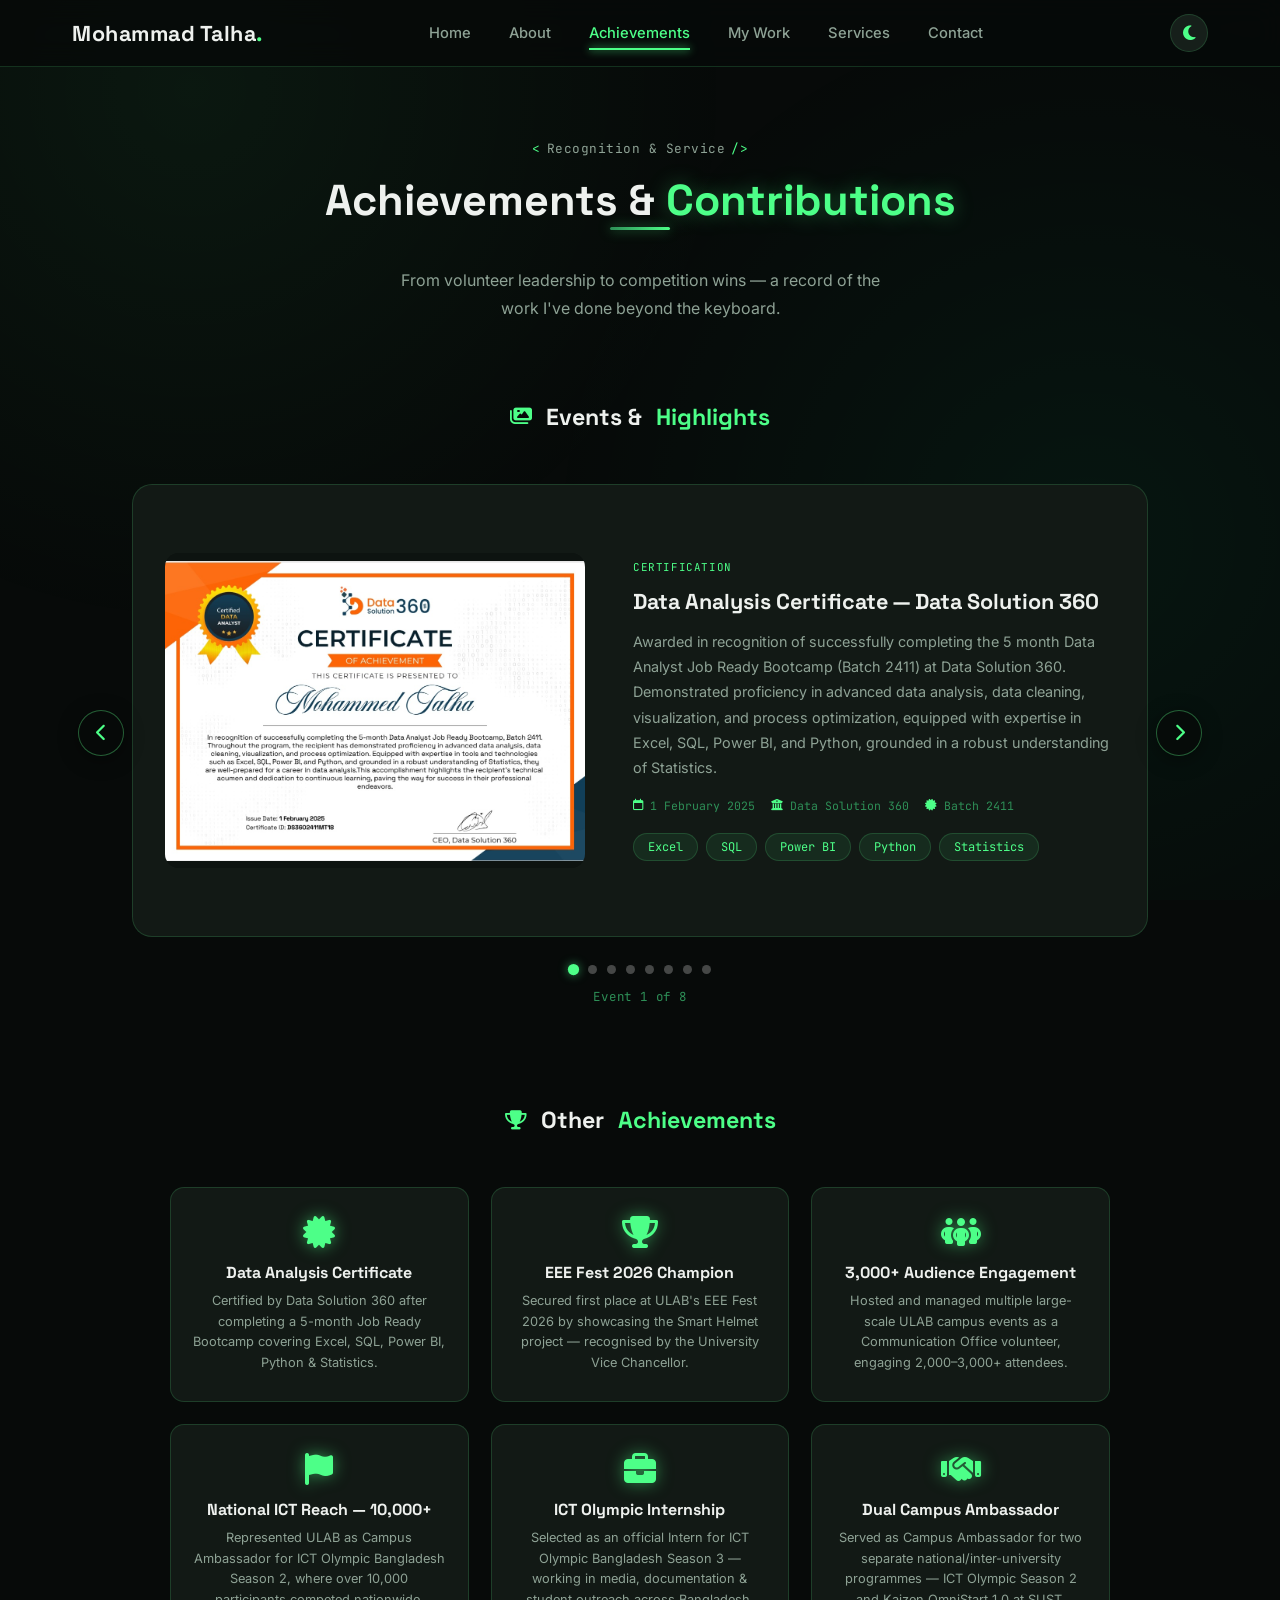
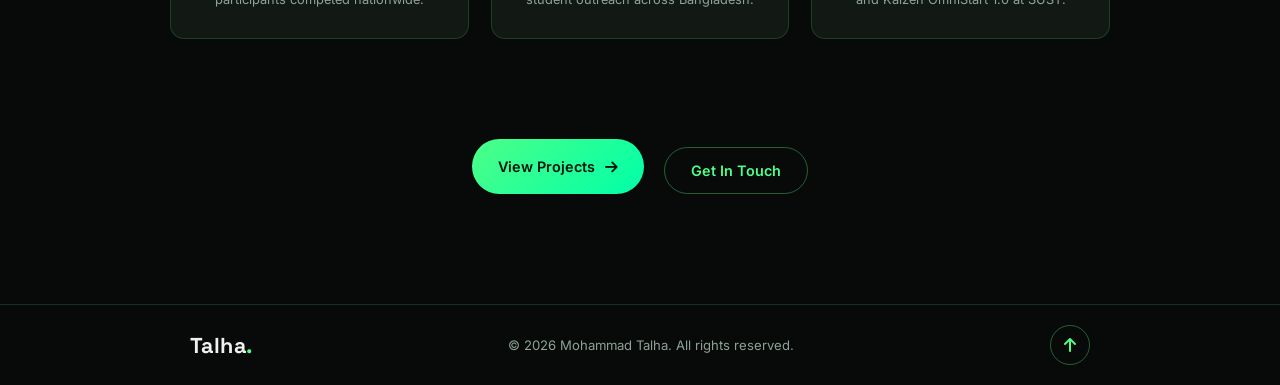
==== achievements.html @ 7b289975 "Initial commit: Portfolio website" ====
<!DOCTYPE html>
<html lang="en">

<head>
  <meta charset="UTF-8">
  <meta name="viewport" content="width=device-width, initial-scale=1.0">
  <title>Achievements — Mohammad Talha</title>
  <meta name="description" content="Achievements, volunteer experience, and event gallery by Mohammad Talha.">
  <link rel="preconnect" href="https://fonts.googleapis.com">
  <link
    href="https://fonts.googleapis.com/css2?family=Space+Grotesk:wght@400;500;600;700&family=Inter:wght@400;500;600&family=JetBrains+Mono:wght@400;500&display=swap"
    rel="stylesheet">
  <link rel="stylesheet" href="https://cdnjs.cloudflare.com/ajax/libs/font-awesome/6.5.1/css/all.min.css">
  <link rel="stylesheet" href="style.css">
  <link rel="stylesheet" href="transition.css">
  <script>
    if (localStorage.getItem('theme') === 'light') {
      document.documentElement.classList.add('light-mode');
    }
  </script>
  <style>
    /* ── Page ── */
    .achievements-page {
      padding-top: 140px;
      padding-bottom: 110px;
    }

    /* ── Page header ── */
    .achieve-header {
      text-align: center;
      max-width: 700px;
      margin: 0 auto 80px;
    }

    .achieve-header .eyebrow {
      display: flex;
      justify-content: center;
      gap: 6px;
      margin-bottom: 18px;
    }

    .achieve-header .section-title {
      margin: 0 auto 0;
    }

    .achieve-header .section-desc {
      margin: 0 auto;
      text-align: center;
    }

    .neon-divider {
      width: 60px;
      height: 3px;
      background: linear-gradient(90deg, var(--neon-dim), var(--neon));
      border-radius: 4px;
      margin: 0 auto 36px;
      box-shadow: 0 0 12px rgba(77, 255, 136, .5);
    }

    /* ── Block title ── */
    .achieve-block {
      margin-bottom: 100px;
    }

    .achieve-block-title {
      font-family: var(--font-display);
      font-size: 1.45rem;
      font-weight: 700;
      text-align: center;
      margin-bottom: 52px;
      display: flex;
      align-items: center;
      justify-content: center;
      gap: 14px;
    }

    .achieve-block-title i {
      color: var(--neon);
      font-size: 1.2rem;
    }

    .achieve-block-title span {
      color: var(--neon);
    }

    /* ════════════════════════════════════════
   EVENT GALLERY  (image-left + info-right)
════════════════════════════════════════ */
    .event-list {
      display: flex;
      flex-direction: row;
      gap: 0;
      width: 100%;
      transition: transform .55s cubic-bezier(.22, 1, .36, 1);
    }

    .event-entry {
      display: grid;
      grid-template-columns: 420px 1fr;
      gap: 48px;
      align-items: center;
      background: var(--surface);
      border: 1px solid var(--border);
      border-radius: 20px;
      padding: 32px;
      transition: border-color .4s ease, box-shadow .4s ease;
      position: relative;
      overflow: hidden;
      min-width: 100%;
      box-sizing: border-box;
    }

    /* ── Events Outer Slider ── */
    .events-slider-container {
      position: relative;
      max-width: 1200px;
      margin: 0 auto;
      padding: 0 60px;
    }

    .events-slider-wrapper {
      overflow: hidden;
      width: 100%;
      max-width: 1080px;
      margin: 0 auto;
      padding: 24px 0;
      margin-top: -24px;
      margin-bottom: -24px;
    }

    .events-slider-arrow {
      position: absolute;
      top: 50%;
      transform: translateY(-50%);
      width: 46px;
      height: 46px;
      border-radius: 50%;
      background: rgba(7, 10, 9, 0.75);
      border: 1px solid var(--border-strong);
      color: var(--neon);
      display: flex;
      align-items: center;
      justify-content: center;
      font-size: 1.1rem;
      cursor: pointer;
      z-index: 15;
      transition: all 0.3s cubic-bezier(0.25, 0.8, 0.25, 1);
      backdrop-filter: blur(8px);
      box-shadow: 0 4px 20px rgba(0, 0, 0, 0.4);
    }

    .events-slider-arrow:hover {
      background: var(--neon);
      color: #04150b;
      transform: translateY(-50%) scale(1.1);
      box-shadow: 0 0 15px var(--neon-dim);
      border-color: var(--neon);
    }

    .events-slider-arrow.prev {
      left: 6px;
    }

    .events-slider-arrow.next {
      right: 6px;
    }

    .events-slider-dots {
      display: flex;
      justify-content: center;
      gap: 10px;
      margin-top: 28px;
    }

    .events-slider-dot {
      width: 9px;
      height: 9px;
      border-radius: 50%;
      background: rgba(255, 255, 255, 0.25);
      border: none;
      cursor: pointer;
      transition: all 0.3s ease;
    }

    .events-slider-dot.active {
      background: var(--neon);
      transform: scale(1.25);
      box-shadow: 0 0 8px var(--neon-dim);
    }

    .events-slider-counter {
      text-align: center;
      font-family: var(--font-mono);
      font-size: 0.78rem;
      color: var(--neon-dim);
      margin-top: 14px;
      letter-spacing: 0.8px;
    }

    .event-entry::before {
      content: '';
      position: absolute;
      top: 0;
      left: 0;
      right: 0;
      height: 2px;
      background: linear-gradient(90deg, var(--neon-dim), var(--neon), var(--neon-2));
      opacity: 0;
      transition: opacity .4s ease;
    }

    .event-entry:hover {
      border-color: var(--border-strong);
      box-shadow: 0 20px 60px rgba(0, 0, 0, .5);
    }

    .event-entry:hover::before {
      opacity: 1;
    }

    /* ── Image carousel side ── */
    .event-gallery {
      position: relative;
      border-radius: 14px;
      overflow: hidden;
      aspect-ratio: 4/3;
      background: var(--bg-soft);
      flex-shrink: 0;
    }

    .gallery-track {
      display: flex;
      height: 100%;
      transition: transform .45s cubic-bezier(.22, 1, .36, 1);
    }

    .gallery-slide {
      min-width: 100%;
      height: 100%;
      position: relative;
      /* matches the gallery container so bars are invisible in dark mode */
      background: var(--bg-soft);
      display: flex;
      align-items: center;
      justify-content: center;
    }

    /* light-mode letterbox colour */
    :root.light-mode .gallery-slide {
      background: #ffffff;
    }

    .gallery-slide img {
      width: 100%;
      height: 100%;
      object-fit: contain;
      display: block;
    }

    /* placeholder when no image provided */
    .gallery-slide .no-img {
      width: 100%;
      height: 100%;
      display: flex;
      align-items: center;
      justify-content: center;
      background: var(--surface-2);
      color: var(--muted-2);
      font-size: 3rem;
    }

    /* arrow buttons */
    .gallery-arrow {
      position: absolute;
      top: 50%;
      transform: translateY(-50%);
      width: 38px;
      height: 38px;
      border-radius: 50%;
      background: transparent;
      border: 1px solid rgba(77, 255, 136, 0.4);
      color: var(--neon);
      display: flex;
      align-items: center;
      justify-content: center;
      font-size: .85rem;
      cursor: pointer;
      z-index: 5;
      transition: background .25s ease, border-color .25s ease, transform .25s ease;
      backdrop-filter: none;
    }

    .gallery-arrow:hover {
      background: rgba(77, 255, 136, 0.15);
      border-color: var(--neon);
      color: var(--neon);
      transform: translateY(-50%) scale(1.1);
    }

    /* keep transparent in light mode too */
    :root.light-mode .gallery-arrow {
      background: transparent;
      border-color: rgba(77, 255, 136, 0.5);
    }

    :root.light-mode .gallery-arrow:hover {
      background: rgba(77, 255, 136, 0.15);
    }

    .gallery-arrow.prev {
      left: 10px;
    }

    .gallery-arrow.next {
      right: 10px;
    }

    /* dot indicators */
    .gallery-dots {
      position: absolute;
      bottom: 10px;
      left: 0;
      right: 0;
      display: flex;
      justify-content: center;
      gap: 6px;
    }

    .gallery-dot {
      width: 7px;
      height: 7px;
      border-radius: 50%;
      background: rgba(255, 255, 255, .3);
      cursor: pointer;
      transition: background .25s ease, transform .25s ease;
    }

    .gallery-dot.active {
      background: var(--neon);
      transform: scale(1.3);
    }

    /* image counter badge */
    .gallery-counter {
      position: absolute;
      top: 10px;
      right: 10px;
      background: rgba(7, 10, 9, .75);
      border: 1px solid var(--border);
      border-radius: 20px;
      padding: 3px 10px;
      font-family: var(--font-mono);
      font-size: .65rem;
      color: var(--neon);
      backdrop-filter: blur(6px);
    }

    /* ── Info side ── */
    .event-info {
      display: flex;
      flex-direction: column;
      gap: 14px;
    }

    .event-tag {
      font-family: var(--font-mono);
      font-size: .68rem;
      color: var(--neon);
      text-transform: uppercase;
      letter-spacing: .6px;
    }

    .event-title {
      font-family: var(--font-display);
      font-size: 1.35rem;
      font-weight: 700;
      line-height: 1.25;
      color: var(--text);
    }

    .event-desc {
      font-size: .9rem;
      color: var(--muted);
      line-height: 1.75;
    }

    .event-meta {
      display: flex;
      flex-wrap: wrap;
      gap: 16px;
      margin-top: 4px;
    }

    .event-meta-item {
      display: flex;
      align-items: center;
      gap: 7px;
      font-family: var(--font-mono);
      font-size: .72rem;
      color: var(--neon-dim);
    }

    .event-meta-item i {
      color: var(--neon);
    }

    .event-pills {
      display: flex;
      flex-wrap: wrap;
      gap: 8px;
      margin-top: 6px;
    }

    .event-pill {
      background: rgba(77, 255, 136, .08);
      border: 1px solid var(--border);
      border-radius: 20px;
      padding: 5px 14px;
      font-size: .75rem;
      color: var(--neon);
      font-family: var(--font-mono);
    }

    /* ── Awards grid ── */
    .awards-grid {
      display: grid;
      grid-template-columns: repeat(auto-fit, minmax(220px, 1fr));
      gap: 22px;
      max-width: 940px;
      margin: 0 auto;
    }

    .award-card {
      background: var(--surface);
      border: 1px solid var(--border);
      border-radius: var(--radius);
      padding: 28px 22px;
      text-align: center;
      position: relative;
      overflow: hidden;
      transition: transform .35s var(--ease), border-color .35s ease;
    }

    .award-card::before {
      content: '';
      position: absolute;
      top: 0;
      left: 0;
      right: 0;
      height: 2px;
      background: linear-gradient(90deg, var(--neon-dim), var(--neon), var(--neon-2));
      opacity: 0;
      transition: opacity .3s ease;
    }

    .award-card:hover {
      transform: translateY(-6px);
      border-color: var(--border-strong);
    }

    .award-card:hover::before {
      opacity: 1;
    }

    .award-icon {
      font-size: 2rem;
      color: var(--neon);
      margin-bottom: 14px;
      display: block;
      text-shadow: 0 0 16px rgba(77, 255, 136, .5);
    }

    .award-card h3 {
      font-family: var(--font-display);
      font-size: 1rem;
      margin-bottom: 8px;
    }

    .award-card p {
      font-size: .8rem;
      color: var(--muted);
      line-height: 1.6;
    }

    /* ── Responsive ── */
    @media (max-width: 860px) {
      .event-entry {
        grid-template-columns: 1fr;
        gap: 28px;
      }

      .event-gallery {
        aspect-ratio: 3/4;
      }

      .events-slider-container {
        padding: 0 44px;
      }

      .events-slider-arrow {
        width: 38px;
        height: 38px;
        font-size: 0.95rem;
      }

      .events-slider-arrow.prev {
        left: 0;
      }

      .events-slider-arrow.next {
        right: 0;
      }
    }

    @media (max-width: 550px) {
      .event-entry {
        padding: 20px;
      }

      .events-slider-container {
        padding: 0;
      }

      .events-slider-arrow {
        display: none;
      }
    }
  </style>
</head>

<body>

  <div id="pageLoader"></div>
  <div id="pageOverlay"></div>

  <!-- NAVBAR -->
  <header class="navbar scrolled" id="navbar">
    <div class="nav-inner">
      <a href="index.html" class="logo">Mohammad Talha<span>.</span></a>
      <nav class="nav-links" id="navLinks">
        <a href="index.html" class="nav-link">Home</a>
        <a href="about.html" class="nav-link">About</a>
        <a href="achievements.html" class="nav-link active">Achievements</a>
        <a href="portfolio.html" class="nav-link">My Work</a>
        <a href="services.html" class="nav-link">Services</a>
        <a href="contact.html" class="nav-link">Contact</a>
      </nav>
      <button class="nav-toggle" id="navToggle" aria-label="Toggle menu">
        <span></span><span></span><span></span>
      </button>
    </div>
  </header>

  <!-- MAIN -->
  <main class="achievements-page">
    <div class="section-inner">

      <!-- Header -->
      <div class="achieve-header reveal">
        <p class="eyebrow"><span class="bracket">&lt;</span>Recognition &amp; Service<span class="bracket">/&gt;</span>
        </p>
        <h1 class="section-title">Achievements &amp; <span class="glow-text">Contributions</span></h1>
        <div class="neon-divider"></div>
        <p class="section-desc">
          From volunteer leadership to competition wins — a record of the work I've done beyond the keyboard.
        </p>
      </div>

      <!-- ══════════ EVENT GALLERY ══════════ -->
      <div class="achieve-block">
        <h2 class="achieve-block-title">
          <i class="fa-solid fa-images"></i> Events &amp; <span>Highlights</span>
        </h2>

        <div class="events-slider-container reveal">
          <button class="events-slider-arrow prev" aria-label="Previous Event">
            <i class="fa-solid fa-chevron-left"></i>
          </button>
          <button class="events-slider-arrow next" aria-label="Next Event">
            <i class="fa-solid fa-chevron-right"></i>
          </button>

          <div class="events-slider-wrapper">
            <div class="event-list">

              <!-- EVENT 1 — Data Analysis Certificate -->
              <div class="event-entry" data-gallery="0">
                <div class="event-gallery">
                  <div class="gallery-track">
                    <div class="gallery-slide">
                      <img src="images/Data.jpg"
                        alt="Data Analysis Certificate — Data Solution 360 Bootcamp completion">
                    </div>
                  </div>
                  <button class="gallery-arrow prev" aria-label="Previous"><i
                      class="fa-solid fa-chevron-left"></i></button>
                  <button class="gallery-arrow next" aria-label="Next"><i
                      class="fa-solid fa-chevron-right"></i></button>
                  <div class="gallery-dots"></div>
                  <div class="gallery-counter">1 / 1</div>
                </div>
                <div class="event-info">
                  <div class="event-tag">Certification</div>
                  <h2 class="event-title">Data Analysis Certificate — Data Solution 360</h2>
                  <p class="event-desc">
                    Awarded in recognition of successfully completing the 5 month Data Analyst Job Ready Bootcamp
                    (Batch 2411) at Data Solution 360. Demonstrated proficiency in advanced data analysis, data
                    cleaning, visualization, and process optimization, equipped with expertise in Excel, SQL,
                    Power BI, and Python, grounded in a robust understanding of Statistics.
                  </p>
                  <div class="event-meta">
                    <span class="event-meta-item"><i class="fa-regular fa-calendar"></i> 1 February 2025</span>
                    <span class="event-meta-item"><i class="fa-solid fa-building-columns"></i> Data Solution 360</span>
                    <span class="event-meta-item"><i class="fa-solid fa-certificate"></i> Batch 2411</span>
                  </div>
                  <div class="event-pills">
                    <span class="event-pill">Excel</span>
                    <span class="event-pill">SQL</span>
                    <span class="event-pill">Power BI</span>
                    <span class="event-pill">Python</span>
                    <span class="event-pill">Statistics</span>
                  </div>
                </div>
              </div>

              <!-- EVENT 2 — Champion EEE Fest 2026 ULAB -->
              <div class="event-entry" data-gallery="1">
                <div class="event-gallery">
                  <div class="gallery-track">
                    <div class="gallery-slide">
                      <img src="images/Champ1.jpg" alt="EEE Fest 2026 — Championship award ceremony with VC">
                    </div>
                    <div class="gallery-slide">
                      <img src="images/Chmap2.jpg" alt="EEE Fest 2026 — Smart Helmet project showcase">
                    </div>
                    <div class="gallery-slide">
                      <img src="images/champ3.jpg" alt="EEE Fest 2026 — Team receiving championship trophy">
                    </div>
                  </div>
                  <button class="gallery-arrow prev" aria-label="Previous"><i
                      class="fa-solid fa-chevron-left"></i></button>
                  <button class="gallery-arrow next" aria-label="Next"><i
                      class="fa-solid fa-chevron-right"></i></button>
                  <div class="gallery-dots"></div>
                  <div class="gallery-counter">1 / 3</div>
                </div>
                <div class="event-info">
                  <div class="event-tag">Championship · Competition</div>
                  <h2 class="event-title">🏆 Champion — EEE Fest 2026, ULAB</h2>
                  <p class="event-desc">
                    Organized by the ULAB Electronics and Robotics Club, EEE Fest 2026 brought together the brightest
                    minds in electronics and engineering. Our team clinched the Championship title by showcasing the
                    <strong>Smart Helmet</strong> an innovative safety solution integrating embedded systems and
                    IoT. The prestigious award was presented by the University Vice Chancellor in recognition of
                    outstanding innovation and technical excellence.
                  </p>
                  <div class="event-meta">
                    <span class="event-meta-item"><i class="fa-regular fa-calendar"></i> 2026</span>
                    <span class="event-meta-item"><i class="fa-solid fa-location-dot"></i> ULAB, Dhaka</span>
                    <span class="event-meta-item"><i class="fa-solid fa-trophy"></i> Championship Winner</span>
                  </div>
                  <div class="event-pills">
                    <span class="event-pill">IoT</span>
                    <span class="event-pill">Embedded Systems</span>
                    <span class="event-pill">Innovation</span>
                    <span class="event-pill">Robotics</span>
                  </div>
                </div>
              </div>

              <!-- EVENT 3 — ULAB Communication Office -->
              <div class="event-entry" data-gallery="2">
                <div class="event-gallery">
                  <div class="gallery-track">
                    <div class="gallery-slide">
                      <img src="images/Comms1.jpg" alt="ULAB Communication Office — Event hosting and engagement">
                    </div>
                    <div class="gallery-slide">
                      <img src="images/comms2.jpg" alt="ULAB Communication Office — Campus event coordination">
                    </div>
                    <div class="gallery-slide">
                      <img src="images/Comms3.jpg" alt="ULAB Communication Office — Large-scale audience interaction">
                    </div>
                    <div class="gallery-slide">
                      <img src="images/Comms4.jpg" alt="ULAB Communication Office — Volunteer team at official event">
                    </div>
                  </div>
                  <button class="gallery-arrow prev" aria-label="Previous"><i
                      class="fa-solid fa-chevron-left"></i></button>
                  <button class="gallery-arrow next" aria-label="Next"><i
                      class="fa-solid fa-chevron-right"></i></button>
                  <div class="gallery-dots"></div>
                  <div class="gallery-counter">1 / 4</div>
                </div>
                <div class="event-info">
                  <div class="event-tag">Volunteer · Communications</div>
                  <h2 class="event-title">Volunteer — ULAB Communication Office</h2>
                  <p class="event-desc">
                    Served as a dedicated volunteer at the ULAB Communication Office for over a year, contributing
                    to the university's official communication and public engagement efforts. Throughout this
                    journey, actively participated in and helped host multiple large-scale campus events,
                    engaging, welcoming, and interacting with audiences of 2,000 to 3,000 people across various
                    programmes held at ULAB.
                  </p>
                  <div class="event-meta">
                    <span class="event-meta-item"><i class="fa-regular fa-calendar"></i> 2024</span>
                    <span class="event-meta-item"><i class="fa-solid fa-location-dot"></i> ULAB, Dhaka</span>
                    <span class="event-meta-item"><i class="fa-solid fa-users"></i> 2,000–3,000 attendees</span>
                  </div>
                  <div class="event-pills">
                    <span class="event-pill">Event Hosting</span>
                    <span class="event-pill">Public Engagement</span>
                    <span class="event-pill">Volunteering</span>
                    <span class="event-pill">Communication</span>
                  </div>
                </div>
              </div>

              <!-- EVENT 4 — Idea Hunters 4.0 -->
              <div class="event-entry" data-gallery="3">
                <div class="event-gallery">
                  <div class="gallery-track">
                    <div class="gallery-slide">
                      <img src="images/Idea1.jpg" alt="Idea Hunters 4.0 — Inter-university marketing case competition">
                    </div>
                    <div class="gallery-slide">
                      <img src="images/Idea2.jpg" alt="Idea Hunters 4.0 — Event management team coordination">
                    </div>
                    <div class="gallery-slide">
                      <img src="images/Idea3.jpg" alt="Idea Hunters 4.0 — Participating teams and judges panel">
                    </div>
                    <div class="gallery-slide">
                      <img src="images/Idea4.jpg" alt="Idea Hunters 4.0 — Award ceremony and closing session">
                    </div>
                  </div>
                  <button class="gallery-arrow prev" aria-label="Previous"><i
                      class="fa-solid fa-chevron-left"></i></button>
                  <button class="gallery-arrow next" aria-label="Next"><i
                      class="fa-solid fa-chevron-right"></i></button>
                  <div class="gallery-dots"></div>
                  <div class="gallery-counter">1 / 4</div>
                </div>
                <div class="event-info">
                  <div class="event-tag">Event Admin · Marketing Competition</div>
                  <h2 class="event-title">Idea Hunters 4.0 — Event Management Team</h2>
                  <p class="event-desc">
                    Idea Hunters 4.0 is the flagship inter-university marketing case competition organized by the
                    ULAB Digital Marketing Club. With participation from over 50 universities nationwide and 300+
                    attendees, the event was a landmark showcase of strategic marketing talent. Served as part of
                    the Event Administration &amp; Management Team, contributing to seamless logistics, participant
                    coordination, and on-ground operations at ULAB.
                  </p>
                  <div class="event-meta">
                    <span class="event-meta-item"><i class="fa-regular fa-calendar"></i> 2025</span>
                    <span class="event-meta-item"><i class="fa-solid fa-location-dot"></i> ULAB, Dhaka</span>
                    <span class="event-meta-item"><i class="fa-solid fa-users"></i> 50+ Universities · 300+
                      Participants</span>
                  </div>
                  <div class="event-pills">
                    <span class="event-pill">Event Management</span>
                    <span class="event-pill">Marketing</span>
                    <span class="event-pill">Logistics</span>
                    <span class="event-pill">Inter-University</span>
                  </div>
                </div>
              </div>

              <!-- EVENT 5 — Mind Shift -->
              <div class="event-entry" data-gallery="4">
                <div class="event-gallery">
                  <div class="gallery-track">
                    <div class="gallery-slide">
                      <img src="images/Mind1.jpg" alt="Mind Shift 2025 — Marketing competition opening ceremony">
                    </div>
                    <div class="gallery-slide">
                      <img src="images/Mind2.jpg" alt="Mind Shift 2025 — Competing teams presenting strategies">
                    </div>
                    <div class="gallery-slide">
                      <img src="images/Mind3.jpg" alt="Mind Shift 2025 — Judges and audience engagement">
                    </div>
                    <div class="gallery-slide">
                      <img src="images/Mind4.jpg" alt="Mind Shift 2025 — Awards and recognition ceremony">
                    </div>
                  </div>
                  <button class="gallery-arrow prev" aria-label="Previous"><i
                      class="fa-solid fa-chevron-left"></i></button>
                  <button class="gallery-arrow next" aria-label="Next"><i
                      class="fa-solid fa-chevron-right"></i></button>
                  <div class="gallery-dots"></div>
                  <div class="gallery-counter">1 / 4</div>
                </div>
                <div class="event-info">
                  <div class="event-tag">Marketing Competition · Event</div>
                  <h2 class="event-title">Mind Shift — University Marketing Competition</h2>
                  <p class="event-desc">
                    Mind Shift is an intra-university marketing competition hosted at ULAB Digital Marketing Club,
                    designed to challenge
                    students' strategic thinking, brand analysis, and creative execution. The 2025 edition was
                    successfully driven with over 200 participants, fostering a competitive yet collaborative
                    atmosphere that celebrated marketing innovation and real-world problem-solving skills.
                  </p>
                  <div class="event-meta">
                    <span class="event-meta-item"><i class="fa-regular fa-calendar"></i> 2025</span>
                    <span class="event-meta-item"><i class="fa-solid fa-location-dot"></i> ULAB, Dhaka</span>
                    <span class="event-meta-item"><i class="fa-solid fa-users"></i> 200+ Participants</span>
                  </div>
                  <div class="event-pills">
                    <span class="event-pill">Marketing</span>
                    <span class="event-pill">Strategy</span>
                    <span class="event-pill">Competition</span>
                    <span class="event-pill">ULAB</span>
                  </div>
                </div>
              </div>

              <!-- EVENT 6 — Campus Ambassador ICT Olympic Season 2 -->
              <div class="event-entry" data-gallery="5">
                <div class="event-gallery">
                  <div class="gallery-track">
                    <div class="gallery-slide">
                      <img src="images/ICT.jpg" alt="ICT Olympic Bangladesh Season 2 — Campus Ambassador certificate">
                    </div>
                  </div>
                  <button class="gallery-arrow prev" aria-label="Previous"><i
                      class="fa-solid fa-chevron-left"></i></button>
                  <button class="gallery-arrow next" aria-label="Next"><i
                      class="fa-solid fa-chevron-right"></i></button>
                  <div class="gallery-dots"></div>
                  <div class="gallery-counter">1 / 1</div>
                </div>
                <div class="event-info">
                  <div class="event-tag">Campus Ambassador · National Event</div>
                  <h2 class="event-title">Campus Ambassador — ICT Olympic Bangladesh, Season 2</h2>
                  <p class="event-desc">
                    Proudly served as the Campus Ambassador for ICT Olympic Bangladesh Season 2, a prestigious
                    national-level technology competition. This first ambassador role provided the opportunity
                    to formally represent ULAB on a national platform, actively promoting participation and
                    awareness across campus. Season 2 drew approximately 10,000+ participants competing
                    across the entire programme.
                  </p>
                  <div class="event-meta">
                    <span class="event-meta-item"><i class="fa-solid fa-flag"></i> National Level</span>
                    <span class="event-meta-item"><i class="fa-solid fa-location-dot"></i> ULAB, Dhaka</span>
                    <span class="event-meta-item"><i class="fa-solid fa-users"></i> 10,000+ Participants</span>
                  </div>
                  <div class="event-pills">
                    <span class="event-pill">Campus Ambassador</span>
                    <span class="event-pill">ICT</span>
                    <span class="event-pill">National Platform</span>
                    <span class="event-pill">Outreach</span>
                  </div>
                </div>
              </div>

              <!-- EVENT 7 — Campus Ambassador Kaizen SUST -->
              <div class="event-entry" data-gallery="6">
                <div class="event-gallery">
                  <div class="gallery-track">
                    <div class="gallery-slide">
                      <img src="images/CA 1.jpg" alt="Kaizen OmniStart 1.0 — Campus Ambassador at SUST">
                    </div>
                    <div class="gallery-slide">
                      <img src="images/CA2.jpg" alt="Kaizen OmniStart 1.0 — Representing ULAB at SUST event">
                    </div>
                  </div>
                  <button class="gallery-arrow prev" aria-label="Previous"><i
                      class="fa-solid fa-chevron-left"></i></button>
                  <button class="gallery-arrow next" aria-label="Next"><i
                      class="fa-solid fa-chevron-right"></i></button>
                  <div class="gallery-dots"></div>
                  <div class="gallery-counter">1 / 2</div>
                </div>
                <div class="event-info">
                  <div class="event-tag">Campus Ambassador · Volunteer</div>
                  <h2 class="event-title">Campus Ambassador — Kaizen OmniStart 1.0, SUST</h2>
                  <p class="event-desc">
                    Appointed as Campus Ambassador for <em>Kaizen OmniStart 1.0</em>, an initiative organized
                    by the Kaizen Club of Shahjalal University of Science and Technology (SUST). Volunteered
                    to bridge the two institutions, promoting the event within ULAB and encouraging student
                    participation. The event was successfully held at SUST expanding cross-university
                    collaboration and networking opportunities.
                  </p>
                  <div class="event-meta">
                    <span class="event-meta-item"><i class="fa-regular fa-calendar"></i> 2025</span>
                    <span class="event-meta-item"><i class="fa-solid fa-location-dot"></i> SUST, Sylhet</span>
                    <span class="event-meta-item"><i class="fa-solid fa-handshake"></i> Cross-University</span>
                  </div>
                  <div class="event-pills">
                    <span class="event-pill">Campus Ambassador</span>
                    <span class="event-pill">Kaizen Club</span>
                    <span class="event-pill">SUST</span>
                    <span class="event-pill">Networking</span>
                  </div>
                </div>
              </div>

              <!-- EVENT 8 — Internship ICT Olympic Season 3 -->
              <div class="event-entry" data-gallery="7">
                <div class="event-gallery">
                  <div class="gallery-track">
                    <div class="gallery-slide">
                      <img src="images/Intern.jpg"
                        alt="ICT Olympic Bangladesh Season 3 — Internship team and activities">
                    </div>
                  </div>
                  <button class="gallery-arrow prev" aria-label="Previous"><i
                      class="fa-solid fa-chevron-left"></i></button>
                  <button class="gallery-arrow next" aria-label="Next"><i
                      class="fa-solid fa-chevron-right"></i></button>
                  <div class="gallery-dots"></div>
                  <div class="gallery-counter">1 / 1</div>
                </div>
                <div class="event-info">
                  <div class="event-tag">Internship · National Programme</div>
                  <h2 class="event-title">Intern — ICT Olympic Bangladesh, Season 3</h2>
                  <p class="event-desc">
                    Following the success of my Campus Ambassador role in Season 2, I was selected as an official
                    Intern for ICT Olympic Bangladesh Season 3. During this programme, I was actively involved in
                    media activities, Q&amp;A documentation, and student interaction engaging with learners
                    from Class 1 right through to university level across Bangladesh. Also had the distinctive
                    opportunity to collaborate with and learn from tech specialists, gaining hands-on exposure
                    to national-scale programme management.
                  </p>
                  <div class="event-meta">
                    <span class="event-meta-item"><i class="fa-regular fa-calendar"></i> 2026</span>
                    <span class="event-meta-item"><i class="fa-solid fa-flag"></i> Nationwide, Bangladesh</span>
                    <span class="event-meta-item"><i class="fa-solid fa-laptop"></i> Tech &amp; Media</span>
                  </div>
                  <div class="event-pills">
                    <span class="event-pill">Internship</span>
                    <span class="event-pill">ICT</span>
                    <span class="event-pill">Media</span>
                    <span class="event-pill">Documentation</span>
                    <span class="event-pill">Nationwide</span>
                    <span class="event-pill">National-Scale Programme Management</span>
                  </div>
                </div>
              </div>

            </div>
          </div>

          <div class="events-slider-dots"></div>
          <div class="events-slider-counter">Event 1 of 8</div>
        </div><!-- /events-slider-container -->
      </div><!-- /achieve-block gallery -->

      <!-- ══════════ OTHER ACHIEVEMENTS ══════════ -->
      <div class="achieve-block">
        <h2 class="achieve-block-title"><i class="fa-solid fa-trophy"></i> Other <span>Achievements</span></h2>
        <div class="awards-grid">
          <div class="award-card reveal">
            <i class="fa-solid fa-certificate award-icon"></i>
            <h3>Data Analysis Certificate</h3>
            <p>Certified by Data Solution 360 after completing a 5-month Job Ready Bootcamp covering Excel, SQL, Power
              BI, Python &amp; Statistics.</p>
          </div>
          <div class="award-card reveal" style="--delay:.08s">
            <i class="fa-solid fa-trophy award-icon"></i>
            <h3>EEE Fest 2026 Champion</h3>
            <p>Secured first place at ULAB's EEE Fest 2026 by showcasing the Smart Helmet project — recognised by the
              University Vice Chancellor.</p>
          </div>
          <div class="award-card reveal" style="--delay:.16s">
            <i class="fa-solid fa-people-group award-icon"></i>
            <h3>3,000+ Audience Engagement</h3>
            <p>Hosted and managed multiple large-scale ULAB campus events as a Communication Office volunteer, engaging
              2,000–3,000+ attendees.</p>
          </div>
          <div class="award-card reveal" style="--delay:.24s">
            <i class="fa-solid fa-flag award-icon"></i>
            <h3>National ICT Reach — 10,000+</h3>
            <p>Represented ULAB as Campus Ambassador for ICT Olympic Bangladesh Season 2, where over 10,000 participants
              competed nationwide.</p>
          </div>
          <div class="award-card reveal" style="--delay:.32s">
            <i class="fa-solid fa-briefcase award-icon"></i>
            <h3>ICT Olympic Internship</h3>
            <p>Selected as an official Intern for ICT Olympic Bangladesh Season 3 — working in media, documentation
              &amp; student outreach across Bangladesh.</p>
          </div>
          <div class="award-card reveal" style="--delay:.4s">
            <i class="fa-solid fa-handshake award-icon"></i>
            <h3>Dual Campus Ambassador</h3>
            <p>Served as Campus Ambassador for two separate national/inter-university programmes — ICT Olympic Season 2
              and Kaizen OmniStart 1.0 at SUST.</p>
          </div>
        </div>
      </div>

      <!-- CTA -->
      <div style="display:flex;justify-content:center;gap:20px;flex-wrap:wrap;" class="reveal">
        <a href="portfolio.html" class="btn btn-primary"><span>View Projects</span><i
            class="fa-solid fa-arrow-right"></i></a>
        <a href="contact.html" class="btn btn-outline">Get In Touch</a>
      </div>

    </div>
  </main>

  <!-- FOOTER -->
  <footer class="footer">
    <div class="section-inner footer-inner">
      <a href="index.html" class="logo">Talha<span>.</span></a>
      <p>&copy; <span id="year"></span> Mohammad Talha. All rights reserved.</p>
      <a href="#" class="back-to-top" aria-label="Back to top"><i class="fa-solid fa-arrow-up"></i></a>
    </div>
  </footer>

  <script>
    document.getElementById('year').textContent = new Date().getFullYear();

    /* ── Nav toggle ── */
    const navToggle = document.getElementById('navToggle');
    const navLinksEl = document.getElementById('navLinks');
    navToggle.addEventListener('click', () => {
      navToggle.classList.toggle('open');
      navLinksEl.classList.toggle('open');
    });

    /* ── Scroll reveal ── */
    const revealEls = document.querySelectorAll('.reveal');
    const revealObs = new IntersectionObserver(entries => {
      entries.forEach(e => { if (e.isIntersecting) { e.target.classList.add('in-view'); revealObs.unobserve(e.target); } });
    }, { threshold: 0.08 });
    revealEls.forEach(el => revealObs.observe(el));

    /* ══════════════════════════════════════════
       GALLERY CAROUSEL — each .event-entry is independent
    ══════════════════════════════════════════ */
    document.querySelectorAll('.event-entry').forEach(entry => {
      const track = entry.querySelector('.gallery-track');
      const slides = entry.querySelectorAll('.gallery-slide');
      const prevBtn = entry.querySelector('.gallery-arrow.prev');
      const nextBtn = entry.querySelector('.gallery-arrow.next');
      const dotsEl = entry.querySelector('.gallery-dots');
      const counter = entry.querySelector('.gallery-counter');
      const total = slides.length;
      let current = 0;

      /* build dots */
      slides.forEach((_, i) => {
        const d = document.createElement('button');
        d.className = 'gallery-dot' + (i === 0 ? ' active' : '');
        d.setAttribute('aria-label', `Slide ${i + 1}`);
        d.addEventListener('click', () => goTo(i));
        dotsEl.appendChild(d);
      });

      function goTo(idx) {
        current = (idx + total) % total;
        track.style.transform = `translateX(-${current * 100}%)`;
        counter.textContent = `${current + 1} / ${total}`;
        entry.querySelectorAll('.gallery-dot').forEach((d, i) => d.classList.toggle('active', i === current));
      }

      prevBtn.addEventListener('click', () => goTo(current - 1));
      nextBtn.addEventListener('click', () => goTo(current + 1));

      /* hide arrows if only 1 slide */
      if (total <= 1) { prevBtn.style.display = 'none'; nextBtn.style.display = 'none'; dotsEl.style.display = 'none'; counter.style.display = 'none'; }

      /* keyboard support when hovered */
      entry.addEventListener('keydown', e => {
        if (e.key === 'ArrowLeft') goTo(current - 1);
        if (e.key === 'ArrowRight') goTo(current + 1);
      });

      /* touch swipe */
      let touchStartX = null;
      let touchStartY = null;
      track.addEventListener('touchstart', e => {
        touchStartX = e.touches[0].clientX;
        touchStartY = e.touches[0].clientY;
      }, { passive: true });
      track.addEventListener('touchend', e => {
        if (touchStartX === null || touchStartY === null) return;
        const diffX = touchStartX - e.changedTouches[0].clientX;
        const diffY = touchStartY - e.changedTouches[0].clientY;
        if (Math.abs(diffX) > 40 && Math.abs(diffX) > Math.abs(diffY)) {
          goTo(current + (diffX > 0 ? 1 : -1));
        }
        touchStartX = null;
        touchStartY = null;
      });
    });

    /* ══════════════════════════════════════════
       EVENTS SLIDER — navigates between different events
    ══════════════════════════════════════════ */
    const eventSliderContainer = document.querySelector('.events-slider-container');
    if (eventSliderContainer) {
      const track = eventSliderContainer.querySelector('.event-list');
      const events = eventSliderContainer.querySelectorAll('.event-entry');
      const prevBtn = eventSliderContainer.querySelector('.events-slider-arrow.prev');
      const nextBtn = eventSliderContainer.querySelector('.events-slider-arrow.next');
      const dotsEl = eventSliderContainer.querySelector('.events-slider-dots');
      const counter = eventSliderContainer.querySelector('.events-slider-counter');
      const total = events.length;
      let currentEvent = 0;

      // Build dots
      events.forEach((_, i) => {
        const d = document.createElement('button');
        d.className = 'events-slider-dot' + (i === 0 ? ' active' : '');
        d.setAttribute('aria-label', `Event ${i + 1}`);
        d.addEventListener('click', () => goToEvent(i));
        dotsEl.appendChild(d);
      });

      function goToEvent(idx) {
        currentEvent = (idx + total) % total;
        track.style.transform = `translateX(-${currentEvent * 100}%)`;
        if (counter) {
          counter.textContent = `Event ${currentEvent + 1} of ${total}`;
        }
        eventSliderContainer.querySelectorAll('.events-slider-dot').forEach((d, i) => {
          d.classList.toggle('active', i === currentEvent);
        });

        // Trigger reveal in-view check or just ensure active slide gets .in-view
        events.forEach((el, i) => {
          if (i === currentEvent) {
            el.classList.add('in-view');
          }
        });
      }

      if (prevBtn) prevBtn.addEventListener('click', () => goToEvent(currentEvent - 1));
      if (nextBtn) nextBtn.addEventListener('click', () => goToEvent(currentEvent + 1));

      // Touch swipe for events slider (avoid conflicts with internal gallery)
      let touchStartX = null;
      let touchStartY = null;
      track.addEventListener('touchstart', e => {
        if (e.target.closest('.event-gallery')) return;
        touchStartX = e.touches[0].clientX;
        touchStartY = e.touches[0].clientY;
      }, { passive: true });

      track.addEventListener('touchend', e => {
        if (touchStartX === null || touchStartY === null) return;
        if (e.target.closest('.event-gallery')) return;
        const diffX = touchStartX - e.changedTouches[0].clientX;
        const diffY = touchStartY - e.changedTouches[0].clientY;
        if (Math.abs(diffX) > 50 && Math.abs(diffX) > Math.abs(diffY)) {
          goToEvent(currentEvent + (diffX > 0 ? 1 : -1));
        }
        touchStartX = null;
        touchStartY = null;
      });

      // Keyboard support
      eventSliderContainer.addEventListener('keydown', e => {
        if (document.activeElement.tagName === 'INPUT' || document.activeElement.tagName === 'TEXTAREA') return;
        if (e.target.closest('.event-gallery')) return;
        if (e.key === 'ArrowLeft') goToEvent(currentEvent - 1);
        if (e.key === 'ArrowRight') goToEvent(currentEvent + 1);
      });

      // Initialize
      goToEvent(0);
    }
  </script>
  <script src="transition.js"></script>
</body>

</html>
---- style.css ----
/* =========================================================
   TOKENS
========================================================= */
:root {
  --bg: #070a09;
  --bg-soft: #0d1310;
  --surface: #121915;
  --surface-2: #161f1a;
  --border: rgba(94, 255, 141, 0.16);
  --border-strong: rgba(94, 255, 141, 0.35);

  --neon: #4dff88;
  --neon-2: #00ffa8;
  --neon-dim: #2e8f57;

  --text: #eef1ee;
  --muted: #8ea295;
  --muted-2: #5f7268;

  --font-display: 'Space Grotesk', sans-serif;
  --font-body: 'Inter', sans-serif;
  --font-mono: 'JetBrains Mono', monospace;

  --radius: 14px;
  --ease: cubic-bezier(.22, 1, .36, 1);
}

* {
  margin: 0;
  padding: 0;
  box-sizing: border-box;
}

html {
  scroll-behavior: smooth;
}

body {
  background: var(--bg);
  color: var(--text);
  font-family: var(--font-body);
  overflow-x: hidden;
  position: relative;
}

/* subtle scanline / grid atmosphere across the whole page */
body::before {
  content: "";
  position: fixed;
  inset: 0;
  background-image:
    radial-gradient(circle at 15% 10%, rgba(77, 255, 136, 0.06), transparent 40%),
    radial-gradient(circle at 85% 60%, rgba(0, 255, 168, 0.05), transparent 45%);
  pointer-events: none;
  z-index: 0;
}

::selection {
  background: var(--neon);
  color: #031006;
}

a {
  color: inherit;
  text-decoration: none;
}

ul {
  list-style: none;
}

img {
  max-width: 100%;
  display: block;
}

button {
  font-family: inherit;
  border: none;
  background: none;
  cursor: pointer;
  color: inherit;
}

.section-inner {
  max-width: 1200px;
  margin: 0 auto;
  padding: 0 32px;
  position: relative;
  z-index: 1;
}

/* =========================================================
   SCROLLBAR
========================================================= */
::-webkit-scrollbar {
  width: 9px;
}

::-webkit-scrollbar-track {
  background: var(--bg-soft);
}

::-webkit-scrollbar-thumb {
  background: var(--neon-dim);
  border-radius: 10px;
}

::-webkit-scrollbar-thumb:hover {
  background: var(--neon);
}

/* =========================================================
   LOADER
========================================================= */
.loader {
  position: fixed;
  inset: 0;
  background: var(--bg);
  z-index: 999;
  display: flex;
  align-items: center;
  justify-content: center;
  transition: opacity .6s var(--ease), visibility .6s var(--ease);
}

.loader.hidden {
  opacity: 0;
  visibility: hidden;
}

.loader-grid {
  position: absolute;
  inset: 0;
  background-image:
    linear-gradient(rgba(77, 255, 136, .06) 1px, transparent 1px),
    linear-gradient(90deg, rgba(77, 255, 136, .06) 1px, transparent 1px);
  background-size: 42px 42px;
  mask-image: radial-gradient(circle at center, black 0%, transparent 75%);
  animation: gridPan 6s linear infinite;
}

@keyframes gridPan {
  to {
    background-position: 42px 42px;
  }
}

.loader-inner {
  position: relative;
  z-index: 1;
  text-align: center;
  width: min(320px, 80vw);
}

.loader-logo {
  font-family: var(--font-display);
  font-size: 2rem;
  font-weight: 700;
  color: var(--neon);
  text-shadow: 0 0 18px rgba(77, 255, 136, .6);
  margin-bottom: 18px;
  letter-spacing: 1px;
  animation: pulseGlow 1.8s ease-in-out infinite;
}

@keyframes pulseGlow {

  0%,
  100% {
    text-shadow: 0 0 12px rgba(77, 255, 136, .5);
  }

  50% {
    text-shadow: 0 0 28px rgba(77, 255, 136, .9), 0 0 46px rgba(0, 255, 168, .4);
  }
}

.loader-lines {
  font-family: var(--font-mono);
  font-size: .72rem;
  color: var(--muted);
  min-height: 60px;
  text-align: left;
  margin-bottom: 16px;
  line-height: 1.6;
}

.loader-lines span {
  display: block;
  opacity: 0;
  animation: lineIn .3s forwards;
}

.loader-lines .ok {
  color: var(--neon);
}

@keyframes lineIn {
  to {
    opacity: 1;
  }
}

.loader-bar-track {
  width: 100%;
  height: 3px;
  background: var(--surface-2);
  border-radius: 4px;
  overflow: hidden;
  margin-bottom: 10px;
}

.loader-bar-fill {
  height: 100%;
  width: 0%;
  background: linear-gradient(90deg, var(--neon-dim), var(--neon), var(--neon-2));
  box-shadow: 0 0 10px rgba(77, 255, 136, .8);
  transition: width .12s linear;
}

.loader-percent {
  font-family: var(--font-mono);
  font-size: .75rem;
  color: var(--neon);
  letter-spacing: 1px;
}

/* =========================================================
   CURSOR GLOW (decorative, follows pointer in hero)
========================================================= */
.cursor-glow {
  position: fixed;
  top: 0;
  left: 0;
  width: 380px;
  height: 380px;
  background: radial-gradient(circle, rgba(77, 255, 136, .10), transparent 70%);
  border-radius: 50%;
  pointer-events: none;
  transform: translate(-50%, -50%);
  z-index: 0;
  opacity: 0;
  transition: opacity .4s ease;
}

/* =========================================================
   NAVBAR
========================================================= */
.navbar {
  position: fixed;
  top: 0;
  left: 0;
  right: 0;
  z-index: 200;
  padding: 22px 0;
  transition: background .35s ease, padding .35s ease, border-color .35s ease;
  border-bottom: 1px solid transparent;
}

.navbar.scrolled {
  background: rgba(7, 10, 9, 0.85);
  backdrop-filter: blur(14px);
  padding: 14px 0;
  border-bottom: 1px solid var(--border);
}

.nav-inner {
  max-width: 1200px;
  margin: 0 auto;
  padding: 0 32px;
  display: flex;
  align-items: center;
  justify-content: space-between;
}

.logo {
  font-family: var(--font-display);
  font-size: 1.35rem;
  font-weight: 700;
  letter-spacing: .5px;
}

.logo span {
  color: var(--neon);
}

.nav-links {
  display: flex;
  gap: 38px;
}

.nav-link {
  font-size: .92rem;
  font-weight: 500;
  color: var(--muted);
  position: relative;
  padding: 4px 0;
  transition: color .25s ease;
}

.nav-link::after {
  content: "";
  position: absolute;
  left: 0;
  bottom: -4px;
  width: 0;
  height: 2px;
  background: var(--neon);
  box-shadow: 0 0 8px var(--neon);
  transition: width .3s var(--ease);
}

.nav-link:hover,
.nav-link.active {
  color: var(--neon);
}

.nav-link:hover::after,
.nav-link.active::after {
  width: 100%;
}

.nav-toggle {
  display: none;
  flex-direction: column;
  gap: 5px;
  width: 26px;
}

.nav-toggle span {
  height: 2px;
  background: var(--text);
  border-radius: 2px;
  transition: transform .3s ease, opacity .3s ease, background .3s ease;
}

.nav-toggle.open span {
  background: var(--neon);
}

.nav-toggle.open span:nth-child(1) {
  transform: translateY(7px) rotate(45deg);
}

.nav-toggle.open span:nth-child(2) {
  opacity: 0;
}

.nav-toggle.open span:nth-child(3) {
  transform: translateY(-7px) rotate(-45deg);
}

/* =========================================================
   BUTTONS
========================================================= */
.btn {
  display: inline-flex;
  align-items: center;
  gap: 10px;
  font-family: var(--font-body);
  font-weight: 600;
  font-size: .9rem;
  padding: 14px 26px;
  border-radius: 40px;
  transition: transform .25s var(--ease), box-shadow .25s ease, background .25s ease, color .25s ease;
}

.btn-primary {
  background: linear-gradient(135deg, var(--neon), var(--neon-2));
  color: #04150b;
  box-shadow: 0 0 0 rgba(77, 255, 136, 0);
}

.btn-primary:hover {
  transform: translateY(-3px);
  box-shadow: 0 10px 30px rgba(77, 255, 136, .35);
}

.btn-outline {
  border: 1px solid var(--border-strong);
  color: var(--neon);
  margin-top: 8px;
}

.btn-outline:hover {
  background: rgba(77, 255, 136, .08);
  transform: translateY(-3px);
}

.btn.full {
  width: 100%;
  justify-content: center;
}

/* =========================================================
   HERO
========================================================= */
.hero {
  min-height: 100vh;
  display: flex;
  align-items: center;
  position: relative;
  padding-top: 110px;
  padding-bottom: 60px;
}

.hero-inner {
  max-width: 1200px;
  margin: 0 auto;
  padding: 0 32px;
  display: grid;
  grid-template-columns: 1.05fr .95fr;
  gap: 40px;
  align-items: center;
  position: relative;
  z-index: 1;
}

.eyebrow {
  font-family: var(--font-mono);
  font-size: .8rem;
  color: var(--muted);
  letter-spacing: .5px;
  margin-bottom: 18px;
}

.eyebrow .bracket {
  color: var(--neon);
}

.eyebrow.center {
  text-align: center;
}

.hero-name {
  font-family: var(--font-display);
  font-size: clamp(2.6rem, 5.2vw, 4.2rem);
  font-weight: 700;
  line-height: 1.05;
  margin-bottom: 10px;
}

.hero-role {
  font-family: var(--font-display);
  font-size: clamp(1.3rem, 2.4vw, 1.8rem);
  font-weight: 600;
  color: var(--text);
  margin-bottom: 22px;
  min-height: 1.4em;
}

.typed {
  color: var(--neon);
  text-shadow: 0 0 16px rgba(77, 255, 136, .5);
}

.cursor-blink {
  color: var(--neon);
  animation: blink 1s step-end infinite;
}

@keyframes blink {
  50% {
    opacity: 0;
  }
}

.hero-desc {
  color: var(--muted);
  font-size: 1rem;
  line-height: 1.75;
  max-width: 480px;
  margin-bottom: 32px;
}

.hero-actions {
  display: flex;
  align-items: center;
  gap: 28px;
  flex-wrap: wrap;
}

.social-row {
  display: flex;
  gap: 12px;
}

.social-icon {
  width: 42px;
  height: 42px;
  border: 1px solid var(--border-strong);
  border-radius: 50%;
  display: flex;
  align-items: center;
  justify-content: center;
  color: var(--neon);
  font-size: .95rem;
  transition: background .25s ease, color .25s ease, transform .25s ease, box-shadow .25s ease;
}

.social-icon:hover {
  background: var(--neon);
  color: #04150b;
  transform: translateY(-4px) scale(1.06);
  box-shadow: 0 8px 22px rgba(77, 255, 136, .4);
}

/* hero photo / orbit signature element */
.hero-photo {
  position: relative;
  width: 100%;
  max-width: 420px;
  aspect-ratio: 1/1;
  margin: 0 auto;
  display: flex;
  align-items: center;
  justify-content: center;
}

.orbit-ring {
  position: absolute;
  inset: 0;
  border-radius: 50%;
  border: 1.5px solid var(--border-strong);
  border-top-color: transparent;
  border-right-color: transparent;
  animation: spin 12s linear infinite;
}

.orbit-ring.ring-2 {
  inset: 22px;
  border-color: rgba(0, 255, 168, .28);
  border-bottom-color: transparent;
  border-left-color: transparent;
  animation: spinReverse 9s linear infinite;
}

@keyframes spin {
  to {
    transform: rotate(360deg);
  }
}

@keyframes spinReverse {
  to {
    transform: rotate(-360deg);
  }
}

.orbit-dot {
  position: absolute;
  top: 0;
  left: 50%;
  width: 10px;
  height: 10px;
  margin-left: -5px;
  background: var(--neon);
  border-radius: 50%;
  box-shadow: 0 0 14px 4px rgba(77, 255, 136, .7);
  animation: orbitTravel 12s linear infinite;
}

@keyframes orbitTravel {
  from {
    transform: rotate(0deg) translateY(0);
  }

  to {
    transform: rotate(360deg) translateY(0);
  }
}

.photo-frame {
  position: relative;
  width: 78%;
  height: 78%;
  border-radius: 50%;
  overflow: hidden;
  border: 2px solid var(--border);
  box-shadow: 0 0 60px rgba(77, 255, 136, .15), inset 0 0 40px rgba(0, 0, 0, .4);
}

.photo-frame img {
  width: 100%;
  height: 100%;
  object-fit: cover;
  filter: grayscale(15%) contrast(1.05);
}

.floating-chip {
  position: absolute;
  background: rgba(13, 19, 16, .9);
  border: 1px solid var(--border-strong);
  backdrop-filter: blur(6px);
  padding: 9px 16px;
  border-radius: 30px;
  font-family: var(--font-mono);
  font-size: .72rem;
  color: var(--neon);
  display: flex;
  align-items: center;
  gap: 8px;
  animation: floatChip 4s ease-in-out infinite;
}

.chip-1 {
  top: 8%;
  left: -6%;
  animation-delay: 0s;
}

.chip-2 {
  bottom: 10%;
  right: -8%;
  animation-delay: 1.4s;
}

@keyframes floatChip {

  0%,
  100% {
    transform: translateY(0);
  }

  50% {
    transform: translateY(-10px);
  }
}

.scroll-cue {
  position: absolute;
  bottom: 28px;
  left: 50%;
  transform: translateX(-50%);
  display: flex;
  flex-direction: column;
  align-items: center;
  gap: 6px;
  font-family: var(--font-mono);
  font-size: .68rem;
  letter-spacing: 2px;
  color: var(--muted);
  text-transform: uppercase;
  animation: bob 2.4s ease-in-out infinite;
}

@keyframes bob {

  0%,
  100% {
    transform: translate(-50%, 0);
  }

  50% {
    transform: translate(-50%, 8px);
  }
}

/* =========================================================
   REVEAL ON SCROLL
========================================================= */
.reveal {
  opacity: 0;
  transform: translateY(28px);
  transition: opacity .8s var(--ease), transform .8s var(--ease);
  transition-delay: var(--delay, 0s);
}

.reveal.in-view {
  opacity: 1;
  transform: translateY(0);
}

/* =========================================================
   SHARED SECTION TITLES
========================================================= */
.section-title {
  font-family: var(--font-display);
  font-size: clamp(1.9rem, 3.4vw, 2.7rem);
  font-weight: 700;
  line-height: 1.2;
  margin-bottom: 20px;
}

.section-title.center {
  text-align: center;
  margin-left: auto;
  margin-right: auto;
  max-width: 640px;
}

.glow-text {
  color: var(--neon);
  text-shadow: 0 0 20px rgba(77, 255, 136, .35);
}

.section-desc {
  color: var(--muted);
  line-height: 1.75;
  max-width: 520px;
  margin-bottom: 28px;
}

section {
  padding: 110px 0;
  position: relative;
  z-index: 1;
}

/* =========================================================
   ABOUT
========================================================= */
.about-grid {
  display: grid;
  grid-template-columns: .8fr 1.2fr;
  gap: 70px;
  align-items: center;
}


.about-badge {
  position: absolute;
  bottom: -24px;
  right: -24px;
  background: var(--surface);
  border: 1px solid var(--border-strong);
  border-radius: var(--radius);
  padding: 18px 22px;
  text-align: center;
  box-shadow: 0 10px 30px rgba(0, 0, 0, .5);
}

.badge-num {
  font-family: var(--font-display);
  font-size: 1.8rem;
  font-weight: 700;
  color: var(--neon);
}

.about-badge span:nth-child(2) {
  font-family: var(--font-display);
  font-size: 1.2rem;
  color: var(--neon);
}

.about-badge p {
  font-size: .7rem;
  color: var(--muted);
  margin-top: 4px;
}

.about-stats {
  display: flex;
  gap: 36px;
  margin: 8px 0 32px;
  flex-wrap: wrap;
}

.stat-num {
  font-family: var(--font-display);
  font-size: 2rem;
  font-weight: 700;
  color: var(--neon);
}

.stat-plus {
  font-family: var(--font-display);
  color: var(--neon);
  font-weight: 700;
  font-size: 1.2rem;
}

.stat p {
  font-size: .78rem;
  color: var(--muted);
  margin-top: 4px;
}

.skills {
  display: flex;
  flex-direction: column;
  gap: 16px;
  margin-bottom: 30px;
  max-width: 440px;
}

.skill-head {
  display: flex;
  justify-content: space-between;
  font-size: .82rem;
  margin-bottom: 6px;
  color: var(--text);
}

.skill-track {
  height: 6px;
  background: var(--surface-2);
  border-radius: 6px;
  overflow: hidden;
}

.skill-fill {
  height: 100%;
  width: 0%;
  background: linear-gradient(90deg, var(--neon-dim), var(--neon));
  box-shadow: 0 0 8px rgba(77, 255, 136, .6);
  border-radius: 6px;
  transition: width 1.2s var(--ease);
}

/* =========================================================
   WORK / PORTFOLIO
========================================================= */
.work-filters {
  display: flex;
  justify-content: center;
  gap: 10px;
  margin-bottom: 46px;
  flex-wrap: wrap;
}

.filter-btn {
  font-family: var(--font-mono);
  font-size: .78rem;
  color: var(--muted);
  border: 1px solid var(--border);
  padding: 9px 20px;
  border-radius: 30px;
  transition: all .25s ease;
}

.filter-btn:hover {
  color: var(--neon);
  border-color: var(--border-strong);
}

.filter-btn.active {
  background: var(--neon);
  color: #04150b;
  border-color: var(--neon);
}

.work-grid {
  display: grid;
  grid-template-columns: repeat(3, 1fr);
  gap: 28px;
}

.work-card {
  background: var(--surface);
  border: 1px solid var(--border);
  border-radius: var(--radius);
  overflow: hidden;
  transition: transform .4s var(--ease), border-color .4s ease, box-shadow .4s ease;
}

.work-card:hover {
  transform: translateY(-8px);
  border-color: var(--border-strong);
  box-shadow: 0 20px 46px rgba(0, 0, 0, .5), 0 0 0 1px rgba(77, 255, 136, .08);
}

.work-card.hide {
  display: none;
}

.work-media {
  position: relative;
  overflow: hidden;
  aspect-ratio: 4/3;
}

.work-media img {
  width: 100%;
  height: 100%;
  object-fit: cover;
  transition: transform .6s var(--ease);
}

.work-card:hover .work-media img {
  transform: scale(1.08);
}

.work-overlay {
  position: absolute;
  inset: 0;
  background: linear-gradient(0deg, rgba(7, 10, 9, .9), rgba(7, 10, 9, .1));
  display: flex;
  align-items: center;
  justify-content: center;
  opacity: 0;
  transition: opacity .35s ease;
}

.work-card:hover .work-overlay {
  opacity: 1;
}

.work-link {
  width: 52px;
  height: 52px;
  border-radius: 50%;
  background: var(--neon);
  color: #04150b;
  display: flex;
  align-items: center;
  justify-content: center;
  transform: translateY(14px) scale(.9);
  transition: transform .35s var(--ease);
  box-shadow: 0 0 24px rgba(77, 255, 136, .5);
}

.work-card:hover .work-link {
  transform: translateY(0) scale(1);
}

.work-info {
  padding: 22px;
}

.work-tag {
  font-family: var(--font-mono);
  font-size: .68rem;
  color: var(--neon);
  letter-spacing: .5px;
  text-transform: uppercase;
}

.work-info h3 {
  font-family: var(--font-display);
  font-size: 1.15rem;
  margin: 8px 0 6px;
}

.work-info p {
  font-size: .85rem;
  color: var(--muted);
  line-height: 1.6;
}

/* =========================================================
   SERVICES
========================================================= */
.services-grid {
  display: grid;
  grid-template-columns: repeat(4, 1fr);
  gap: 24px;
}

.service-card {
  background: var(--surface);
  border: 1px solid var(--border);
  border-radius: var(--radius);
  padding: 34px 26px;
  transition: transform .35s var(--ease), border-color .35s ease, box-shadow .35s ease;
}

.service-card:hover {
  transform: translateY(-8px);
  border-color: var(--border-strong);
  box-shadow: 0 18px 40px rgba(0, 0, 0, .5);
}

.service-icon {
  width: 56px;
  height: 56px;
  border-radius: 14px;
  background: rgba(77, 255, 136, .08);
  border: 1px solid var(--border-strong);
  display: flex;
  align-items: center;
  justify-content: center;
  color: var(--neon);
  font-size: 1.3rem;
  margin-bottom: 20px;
  transition: background .3s ease, color .3s ease, transform .3s ease;
}

.service-card:hover .service-icon {
  background: var(--neon);
  color: #04150b;
  transform: rotate(-8deg) scale(1.08);
}

.service-card h3 {
  font-family: var(--font-display);
  font-size: 1.1rem;
  margin-bottom: 10px;
}

.service-card p {
  font-size: .85rem;
  color: var(--muted);
  line-height: 1.7;
}

/* =========================================================
   CONTACT
========================================================= */
.contact-grid {
  display: grid;
  grid-template-columns: .9fr 1.1fr;
  gap: 60px;
  align-items: start;
}

.contact-list {
  display: flex;
  flex-direction: column;
  gap: 14px;
  margin: 26px 0 30px;
}

.contact-list li {
  display: flex;
  align-items: center;
  gap: 12px;
  color: var(--muted);
  font-size: .92rem;
}

.contact-list i {
  color: var(--neon);
  width: 18px;
}

.contact-form {
  background: var(--surface);
  border: 1px solid var(--border);
  border-radius: var(--radius);
  padding: 36px;
  display: flex;
  flex-direction: column;
  gap: 22px;
}

.form-row {
  display: grid;
  grid-template-columns: 1fr 1fr;
  gap: 22px;
}

.form-field {
  position: relative;
}

.form-field input,
.form-field textarea {
  width: 100%;
  background: var(--bg-soft);
  border: 1px solid var(--border);
  border-radius: 10px;
  padding: 16px 14px 8px;
  font-family: var(--font-body);
  color: var(--text);
  font-size: .92rem;
  resize: vertical;
  transition: border-color .25s ease, box-shadow .25s ease;
}

.form-field input:focus,
.form-field textarea:focus {
  outline: none;
  border-color: var(--neon);
  box-shadow: 0 0 0 3px rgba(77, 255, 136, .12);
}

.form-field label {
  position: absolute;
  left: 14px;
  top: 15px;
  font-size: .92rem;
  color: var(--muted-2);
  pointer-events: none;
  transition: all .2s ease;
}

.form-field input:focus+label,
.form-field input:not(:placeholder-shown)+label,
.form-field textarea:focus+label,
.form-field textarea:not(:placeholder-shown)+label {
  top: 6px;
  font-size: .68rem;
  color: var(--neon);
}

.form-field textarea {
  min-height: 120px;
}

.form-submit.sent {
  pointer-events: none;
}

/* =========================================================
   FOOTER
========================================================= */
.footer {
  padding: 20px 0;
  border-top: 1px solid var(--border);
}

.footer-inner {
  display: flex;
  align-items: center;
  justify-content: space-around;
  gap: 20px;
  flex-wrap: wrap;
}

.footer-inner p {
  color: var(--muted);
  font-size: .82rem;
}

.back-to-top {
  width: 40px;
  height: 40px;
  border-radius: 50%;
  border: 1px solid var(--border-strong);
  display: flex;
  align-items: center;
  justify-content: center;
  color: var(--neon);
  transition: background .25s ease, color .25s ease, transform .25s ease;
}

.back-to-top:hover {
  background: var(--neon);
  color: #04150b;
  transform: translateY(-4px);
}

/* =========================================================
   RESPONSIVE
========================================================= */
@media (max-width: 980px) {
  .hero-inner {
    grid-template-columns: 1fr;
    text-align: center;
  }

  .hero-desc {
    margin-left: auto;
    margin-right: auto;
  }

  .hero-actions {
    justify-content: center;
  }

  .hero-photo {
    order: -1;
    max-width: 320px;
  }

  .about-grid {
    grid-template-columns: 1fr;
  }

  .about-photo {
    max-width: 340px;
    margin: 0 auto 50px;
  }

  .work-grid {
    grid-template-columns: repeat(2, 1fr);
  }

  .services-grid {
    grid-template-columns: repeat(2, 1fr);
  }

  .contact-grid {
    grid-template-columns: 1fr;
  }
}

@media (max-width: 720px) {
  .nav-links {
    position: fixed;
    top: 0;
    right: 0;
    height: 100vh;
    width: min(280px, 80vw);
    background: rgba(7, 10, 9, .98);
    border-left: 1px solid var(--border);
    flex-direction: column;
    justify-content: center;
    align-items: center;
    gap: 30px;
    transform: translateX(100%);
    transition: transform .4s var(--ease);
  }

  .nav-links.open {
    transform: translateX(0);
  }

  .nav-toggle {
    display: flex;
  }

  .work-grid {
    grid-template-columns: 1fr;
  }

  .services-grid {
    grid-template-columns: 1fr;
  }

  .form-row {
    grid-template-columns: 1fr;
  }

  .about-badge {
    right: 10px;
  }
}

@media (prefers-reduced-motion: reduce) {
  * {
    animation-duration: 0.001ms !important;
    animation-iteration-count: 1 !important;
    transition-duration: 0.001ms !important;
  }
}

/* =========================================================
   LIGHT / DARK THEME SYSTEM
========================================================= */
:root.light-mode {
  --bg: #f8fafc;
  --bg-soft: #f1f5f9;
  --surface: #ffffff;
  --surface-2: #e2e8f0;
  --border: rgba(15, 23, 42, 0.08);
  --border-strong: rgba(15, 23, 42, 0.16);

  --neon: #0d9488;       /* Teal-cyan color for primary elements */
  --neon-2: #0284c7;     /* Sky blue color for secondary elements */
  --neon-dim: #0f766e;   /* Darker teal for dim/hover states */

  --text: #0f172a;
  --muted: #475569;
  --muted-2: #64748b;
}

/* Light mode specific selections */
.light-mode ::selection {
  background: var(--neon);
  color: #ffffff;
}

/* Adjust scrollbar colors in light mode */
.light-mode ::-webkit-scrollbar-thumb {
  background: #cbd5e1;
}
.light-mode ::-webkit-scrollbar-thumb:hover {
  background: var(--neon);
}
.light-mode ::-webkit-scrollbar-track {
  background: var(--bg-soft);
}

/* Adjust body gradient glow in light mode */
.light-mode body::before {
  background-image:
    radial-gradient(circle at 15% 10%, rgba(13, 148, 136, 0.04), transparent 40%),
    radial-gradient(circle at 85% 60%, rgba(2, 132, 199, 0.03), transparent 45%);
}

/* Adjust scrolled navbar background in light mode */
.light-mode .navbar.scrolled {
  background: rgba(248, 250, 252, 0.85);
  border-bottom: 1px solid var(--border);
}

/* Glow text and title tweaks */
.light-mode .glow-text {
  text-shadow: 0 0 8px rgba(13, 148, 136, 0.2);
}

/* Soft shadows for cards and sections on hover */
.light-mode .event-entry:hover,
.light-mode .award-card:hover,
.light-mode .service-card:hover,
.light-mode .work-card:hover,
.light-mode .about-card:hover,
.light-mode .experience-card:hover {
  box-shadow: 0 15px 40px rgba(15, 23, 42, 0.08);
}

/* Glassmorphism adjustments for cards / buttons in light mode */
.light-mode .event-pill,
.light-mode .gallery-counter,
.light-mode .gallery-arrow,
.light-mode .events-slider-arrow,
.light-mode .events-slider-counter {
  background: rgba(255, 255, 255, 0.75);
  border-color: var(--border-strong);
  color: var(--text);
  backdrop-filter: blur(6px);
}
.light-mode .event-pill {
  color: var(--neon-dim);
}
.light-mode .events-slider-dot {
  background: rgba(15, 23, 42, 0.15);
}
.light-mode .events-slider-dot.active {
  background: var(--neon);
  box-shadow: 0 0 8px rgba(13, 148, 136, 0.4);
}
.light-mode .gallery-dot {
  background: rgba(15, 23, 42, 0.2);
}
.light-mode .gallery-dot.active {
  background: var(--neon);
}
.light-mode .events-slider-arrow:hover,
.light-mode .gallery-arrow:hover {
  background: var(--neon);
  color: #ffffff;
  border-color: var(--neon);
}
.light-mode .gallery-slide .no-img {
  background: var(--bg-soft);
  color: var(--muted-2);
}

/* Light mode adjustments for standard buttons */
.light-mode .btn-outline {
  border-color: var(--border-strong);
  color: var(--text);
}
.light-mode .btn-outline:hover {
  background: var(--neon);
  color: #ffffff;
  border-color: var(--neon);
}

/* Theme Toggle Button Styling */
.theme-toggle {
  display: flex;
  align-items: center;
  justify-content: center;
  width: 38px;
  height: 38px;
  border-radius: 50%;
  border: 1px solid var(--border);
  background: var(--surface-2);
  color: var(--neon);
  font-size: 1.05rem;
  cursor: pointer;
  transition: all 0.3s var(--ease);
  z-index: 210;
  margin-left: 20px;
}
.theme-toggle:hover {
  background: var(--neon);
  color: var(--bg);
  box-shadow: 0 0 10px var(--neon-dim);
  border-color: var(--neon);
  transform: scale(1.08);
}

/* Adjust mobile layout spacing for theme toggle */
@media (max-width: 720px) {
  .theme-toggle {
    margin-left: auto;
    margin-right: 15px; /* placed before the hamburger menu */
  }
  .light-mode .nav-links {
    background: rgba(248, 250, 252, 0.98);
  }
}
---- transition.css ----
/* =========================================================
   PAGE TRANSITION LOADER  — shared across all pages
   A slim neon bar that sweeps across the top on every
   page navigation. Keeps the dark/neon theme intact.
========================================================= */

/* ── Top-bar transition ── */
#pageLoader {
  position: fixed;
  top: 0; left: 0;
  width: 0%;
  height: 3px;
  background: linear-gradient(90deg, var(--neon-dim), var(--neon), var(--neon-2));
  box-shadow: 0 0 10px var(--neon), 0 0 24px var(--neon-dim);
  z-index: 9999;
  transition: width .35s cubic-bezier(.22,1,.36,1), opacity .2s ease;
  border-radius: 0 4px 4px 0;
}
#pageLoader.done {
  width: 100% !important;
  opacity: 0;
  transition: width .15s ease, opacity .25s ease .1s;
}

/* ── Full-screen flash overlay (covers the switch) ── */
#pageOverlay {
  position: fixed; inset: 0;
  background: var(--bg);
  z-index: 9998;
  pointer-events: none;
  opacity: 0;
  transition: opacity .18s ease;
}
#pageOverlay.visible { opacity: 1; }
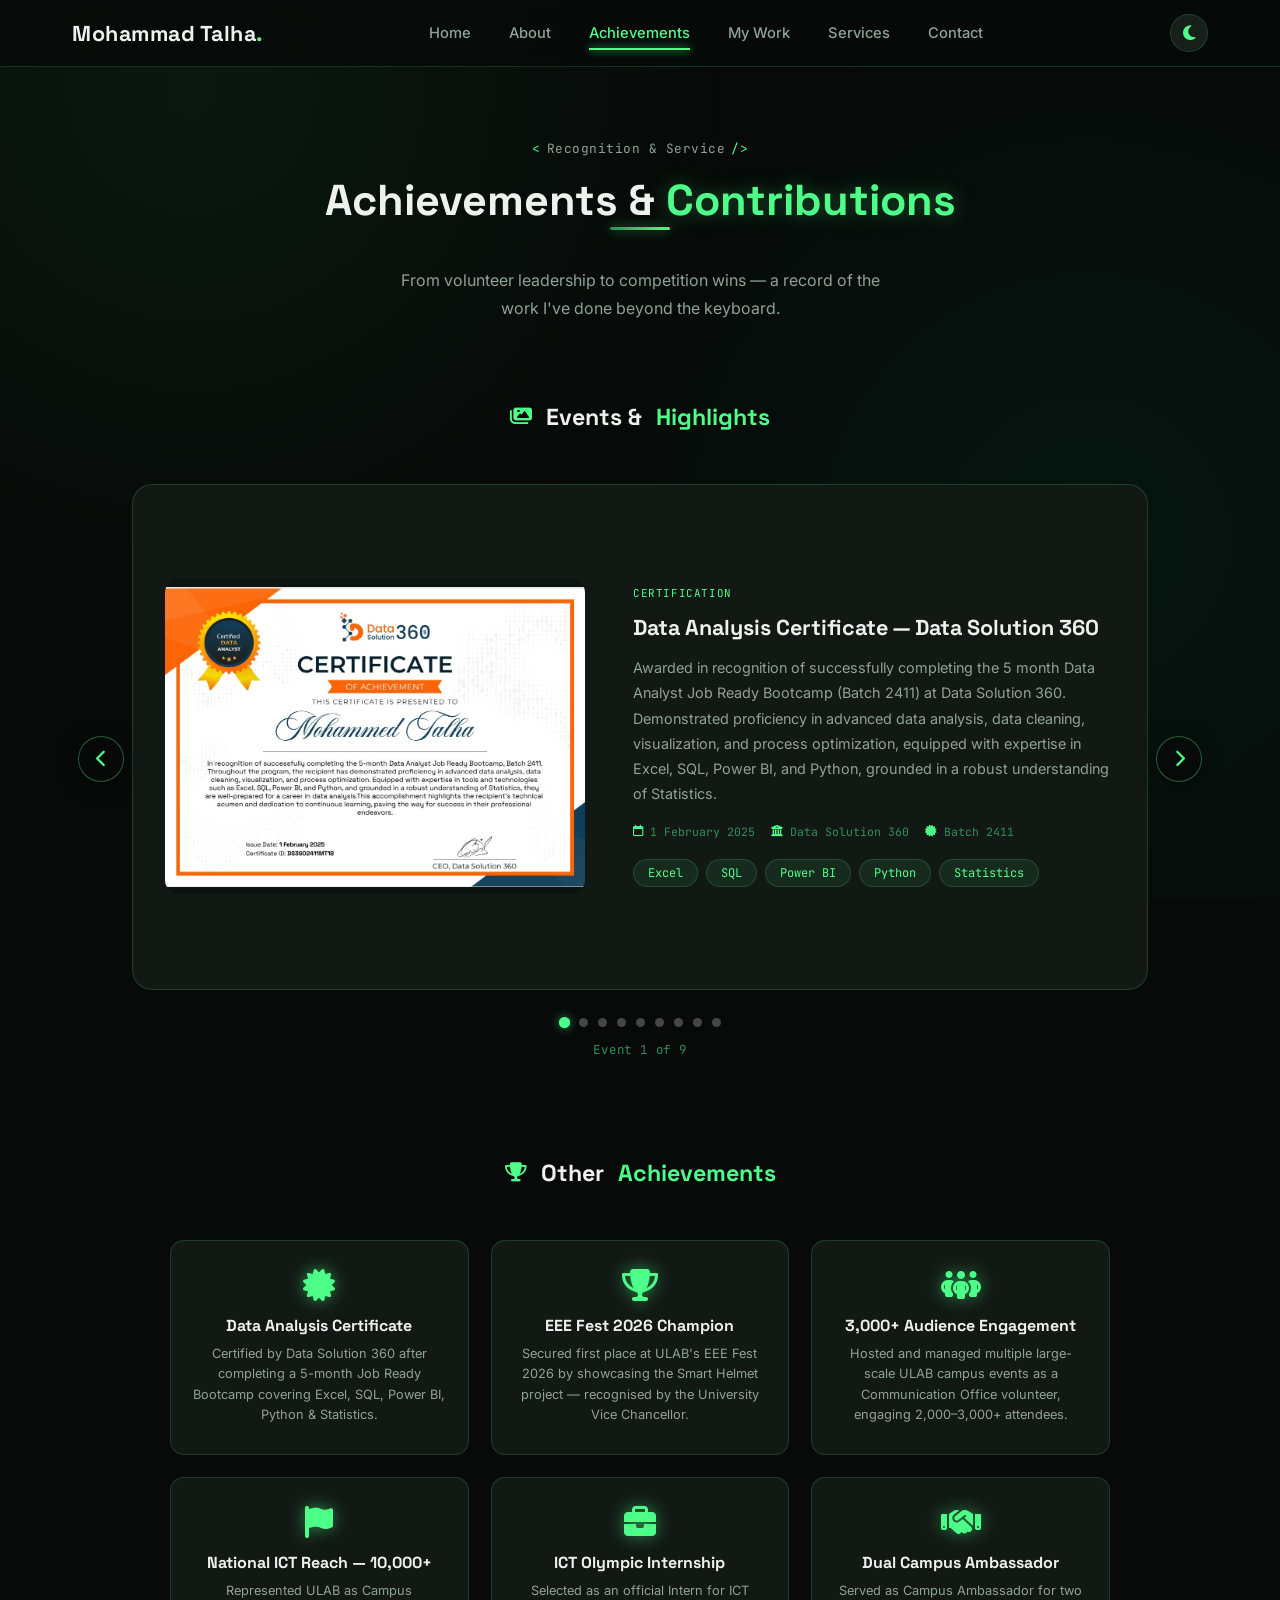
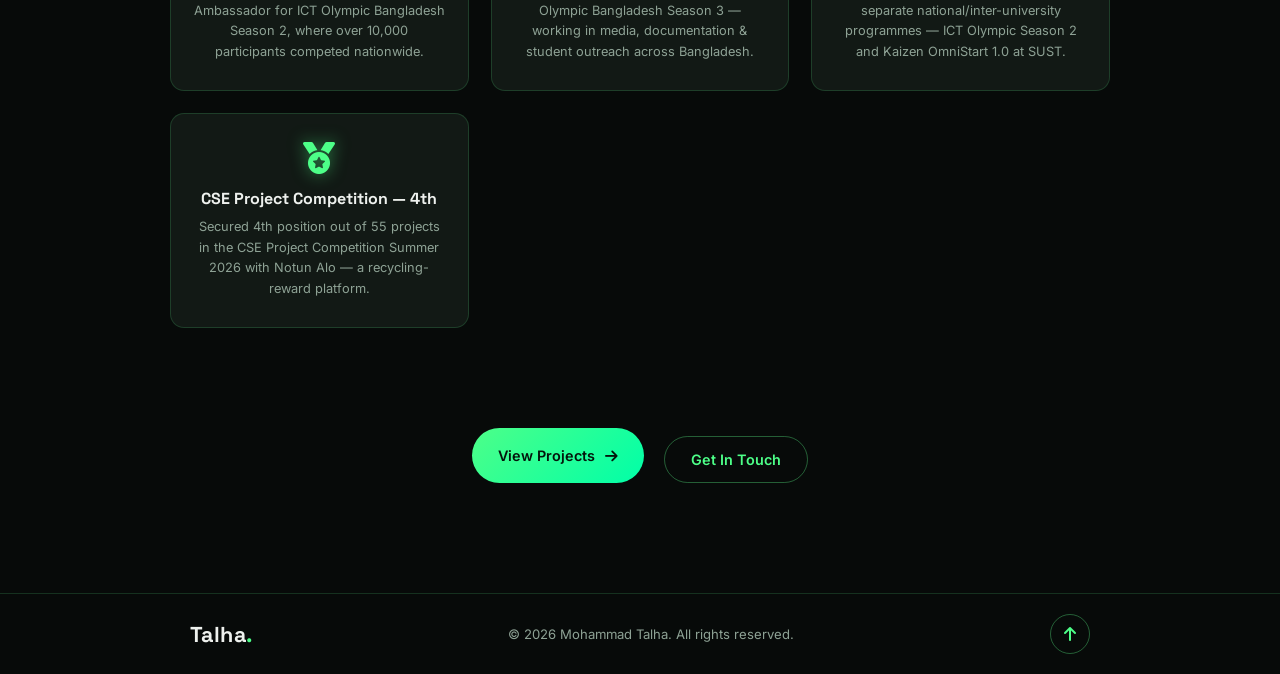
==== commit efe203a9: "Add CSE Project Competition Summer 2026 achievement - 4th position with Notun Alo project" ====
--- a/achievements.html
+++ b/achievements.html
@@ -937,11 +937,62 @@
                 </div>
               </div>
 
+              <!-- EVENT 9 — CSE Project Competition Summer 2026 -->
+              <div class="event-entry" data-gallery="8">
+                <div class="event-gallery">
+                  <div class="gallery-track">
+                    <div class="gallery-slide">
+                      <img src="images/CSE0.jpg" alt="CSE Project Competition 2026 — Notun Alo project showcase on laptop and mobile">
+                    </div>
+                    <div class="gallery-slide">
+                      <img src="images/CSE1.jpg" alt="CSE Project Competition 2026 — Receiving certificate and trophy at award ceremony">
+                    </div>
+                    <div class="gallery-slide">
+                      <img src="images/CSE2.jpg" alt="CSE Project Competition 2026 — Group photo with all winners at award ceremony">
+                    </div>
+                    <div class="gallery-slide">
+                      <img src="images/CSE3.jpg" alt="CSE Project Competition 2026 — Certificate of Achievement and 4th Position trophy">
+                    </div>
+                  </div>
+                  <button class="gallery-arrow prev" aria-label="Previous"><i
+                      class="fa-solid fa-chevron-left"></i></button>
+                  <button class="gallery-arrow next" aria-label="Next"><i
+                      class="fa-solid fa-chevron-right"></i></button>
+                  <div class="gallery-dots"></div>
+                  <div class="gallery-counter">1 / 4</div>
+                </div>
+                <div class="event-info">
+                  <div class="event-tag">Competition · Project Showcase</div>
+                  <h2 class="event-title">🏅 4th Position — CSE Project Competition, Summer 2026</h2>
+                  <p class="event-desc">
+                    Secured <strong>4th position</strong> out of 55 university-level projects in the
+                    <strong>CSE Project Competition — Summer 2026</strong>, an inter-university project showcase
+                    organized by the Department of Computer Science &amp; Engineering, ULAB and supported by the
+                    ULAB Computer Programming Club. Presented <strong>Notun Alo</strong>, a recycling-reward
+                    platform that incentivizes sustainable waste management through a points-based system.
+                    The certificate was jointly signed by Dr. Nafees Mansoor (Professor, CSE) and
+                    Dr. Muhammad Golam Kibria (Professor &amp; Head, Department of CSE).
+                  </p>
+                  <div class="event-meta">
+                    <span class="event-meta-item"><i class="fa-regular fa-calendar"></i> 17 August 2026</span>
+                    <span class="event-meta-item"><i class="fa-solid fa-location-dot"></i> ULAB, Dhaka</span>
+                    <span class="event-meta-item"><i class="fa-solid fa-trophy"></i> 4th out of 55 Projects</span>
+                  </div>
+                  <div class="event-pills">
+                    <span class="event-pill">Notun Alo</span>
+                    <span class="event-pill">Recycling</span>
+                    <span class="event-pill">Full-Stack</span>
+                    <span class="event-pill">Project Showcase</span>
+                    <span class="event-pill">Inter-University</span>
+                  </div>
+                </div>
+              </div>
+
             </div>
           </div>
 
           <div class="events-slider-dots"></div>
-          <div class="events-slider-counter">Event 1 of 8</div>
+          <div class="events-slider-counter">Event 1 of 9</div>
         </div><!-- /events-slider-container -->
       </div><!-- /achieve-block gallery -->
 
@@ -985,6 +1036,11 @@
             <p>Served as Campus Ambassador for two separate national/inter-university programmes — ICT Olympic Season 2
               and Kaizen OmniStart 1.0 at SUST.</p>
           </div>
+          <div class="award-card reveal" style="--delay:.48s">
+            <i class="fa-solid fa-medal award-icon"></i>
+            <h3>CSE Project Competition — 4th</h3>
+            <p>Secured 4th position out of 55 projects in the CSE Project Competition Summer 2026 with Notun Alo — a recycling-reward platform.</p>
+          </div>
         </div>
       </div>
 
--- a/style.css
+++ b/style.css
@@ -937,7 +937,412 @@
   font-size: .85rem;
   color: var(--muted);
   line-height: 1.6;
-}
+  margin-bottom: 16px;
+}
+
+/* Card details button */
+.btn-details {
+  display: inline-flex;
+  align-items: center;
+  gap: 8px;
+  font-size: .82rem;
+  font-weight: 600;
+  color: var(--neon);
+  margin-top: auto;
+  transition: color .25s ease;
+  position: relative;
+  width: fit-content;
+}
+
+.btn-details i {
+  transition: transform .25s var(--ease);
+}
+
+.btn-details:hover {
+  color: var(--neon-2);
+}
+
+.btn-details:hover i {
+  transform: translateX(4px);
+}
+
+/* --- Work Media Carousel --- */
+.work-media {
+  position: relative;
+  overflow: hidden;
+  aspect-ratio: 4/3;
+}
+
+.carousel {
+  width: 100%;
+  height: 100%;
+  position: relative;
+}
+
+.carousel-track {
+  width: 100%;
+  height: 100%;
+  position: relative;
+}
+
+.carousel-img {
+  position: absolute;
+  top: 0;
+  left: 0;
+  width: 100%;
+  height: 100%;
+  object-fit: cover;
+  opacity: 0;
+  transition: opacity 0.5s ease-in-out;
+  z-index: 1;
+}
+
+.carousel-img.active {
+  opacity: 1;
+  z-index: 2;
+}
+
+/* Carousel controls */
+.carousel-arrow {
+  position: absolute;
+  top: 50%;
+  transform: translateY(-50%);
+  width: 34px;
+  height: 34px;
+  border-radius: 50%;
+  background: rgba(7, 10, 9, 0.75);
+  border: 1px solid var(--border);
+  color: var(--neon);
+  display: flex;
+  align-items: center;
+  justify-content: center;
+  cursor: pointer;
+  z-index: 10;
+  opacity: 0;
+  transition: all 0.3s ease;
+}
+
+.carousel-arrow:hover {
+  background: var(--neon);
+  color: #04150b;
+  box-shadow: 0 0 12px var(--neon);
+  border-color: var(--neon);
+}
+
+.prev-arrow {
+  left: 12px;
+}
+
+.next-arrow {
+  right: 12px;
+}
+
+.work-card:hover .carousel-arrow {
+  opacity: 1;
+}
+
+.carousel-dots {
+  position: absolute;
+  bottom: 12px;
+  left: 50%;
+  transform: translateX(-50%);
+  display: flex;
+  gap: 6px;
+  z-index: 10;
+  opacity: 0;
+  transition: opacity 0.3s ease;
+}
+
+.work-card:hover .carousel-dots {
+  opacity: 1;
+}
+
+.carousel-dot {
+  width: 8px;
+  height: 8px;
+  border-radius: 50%;
+  background: rgba(255, 255, 255, 0.35);
+  cursor: pointer;
+  transition: all 0.3s ease;
+}
+
+.carousel-dot.active {
+  background: var(--neon);
+  box-shadow: 0 0 8px var(--neon);
+  transform: scale(1.15);
+}
+
+/* Adjust overlay and link button */
+.work-overlay {
+  z-index: 5;
+}
+
+.work-link {
+  z-index: 6;
+}
+
+
+/* =========================================================
+   PROJECT DETAILS MODAL (Glassmorphic)
+========================================================= */
+.project-modal {
+  position: fixed;
+  inset: 0;
+  z-index: 500;
+  display: flex;
+  align-items: center;
+  justify-content: center;
+  opacity: 0;
+  visibility: hidden;
+  transition: opacity .4s var(--ease), visibility .4s var(--ease);
+  padding: 24px;
+}
+
+.project-modal.active {
+  opacity: 1;
+  visibility: visible;
+}
+
+.modal-backdrop {
+  position: absolute;
+  inset: 0;
+  background: rgba(3, 5, 4, 0.78);
+  backdrop-filter: blur(12px);
+  -webkit-backdrop-filter: blur(12px);
+}
+
+.modal-content {
+  position: relative;
+  width: min(960px, 100%);
+  max-height: 85vh;
+  background: rgba(18, 25, 21, 0.92);
+  border: 1px solid var(--border-strong);
+  border-radius: var(--radius);
+  box-shadow: 0 24px 60px rgba(0, 0, 0, 0.8), 0 0 40px rgba(77, 255, 136, 0.05);
+  z-index: 10;
+  overflow-y: auto;
+  transform: scale(0.96);
+  transition: transform .4s var(--ease);
+}
+
+.project-modal.active .modal-content {
+  transform: scale(1);
+}
+
+.modal-close {
+  position: absolute;
+  top: 20px;
+  right: 20px;
+  width: 40px;
+  height: 40px;
+  border-radius: 50%;
+  border: 1px solid var(--border);
+  background: rgba(13, 19, 16, 0.8);
+  color: var(--muted);
+  display: flex;
+  align-items: center;
+  justify-content: center;
+  font-size: 1.1rem;
+  z-index: 20;
+  transition: all .25s ease;
+}
+
+.modal-close:hover {
+  color: var(--neon);
+  border-color: var(--neon);
+  transform: rotate(90deg);
+  background: rgba(77, 255, 136, 0.08);
+}
+
+.modal-body-grid {
+  display: grid;
+  grid-template-columns: 1.15fr 0.85fr;
+}
+
+@media (max-width: 768px) {
+  .modal-body-grid {
+    grid-template-columns: 1fr;
+  }
+}
+
+/* Modal Media Section */
+.modal-media-side {
+  position: relative;
+  background: #040605;
+  border-right: 1px solid var(--border);
+  min-height: 380px;
+  display: flex;
+  align-items: center;
+}
+
+@media (max-width: 768px) {
+  .modal-media-side {
+    border-right: none;
+    border-bottom: 1px solid var(--border);
+    min-height: 280px;
+  }
+}
+
+.modal-carousel {
+  width: 100%;
+  height: 100%;
+  position: relative;
+  aspect-ratio: 4/3;
+  overflow: hidden;
+}
+
+.modal-carousel-track {
+  width: 100%;
+  height: 100%;
+  position: relative;
+}
+
+.modal-carousel-img {
+  position: absolute;
+  top: 0;
+  left: 0;
+  width: 100%;
+  height: 100%;
+  object-fit: contain;
+  background: #040605;
+  opacity: 0;
+  transition: opacity 0.4s ease-in-out;
+  z-index: 1;
+}
+
+.modal-carousel-img.active {
+  opacity: 1;
+  z-index: 2;
+}
+
+.modal-carousel-arrow {
+  position: absolute;
+  top: 50%;
+  transform: translateY(-50%);
+  width: 40px;
+  height: 40px;
+  border-radius: 50%;
+  background: rgba(7, 10, 9, 0.7);
+  border: 1px solid var(--border);
+  color: var(--neon);
+  display: flex;
+  align-items: center;
+  justify-content: center;
+  cursor: pointer;
+  z-index: 10;
+  transition: all .25s ease;
+}
+
+.modal-carousel-arrow:hover {
+  background: var(--neon);
+  color: #04150b;
+  box-shadow: 0 0 12px var(--neon);
+}
+
+.modal-prev {
+  left: 16px;
+}
+
+.modal-next {
+  right: 16px;
+}
+
+.modal-carousel-dots {
+  position: absolute;
+  bottom: 16px;
+  left: 50%;
+  transform: translateX(-50%);
+  display: flex;
+  gap: 8px;
+  z-index: 10;
+}
+
+.modal-carousel-dot {
+  width: 8px;
+  height: 8px;
+  border-radius: 50%;
+  background: rgba(255, 255, 255, 0.3);
+  cursor: pointer;
+  transition: all .25s ease;
+}
+
+.modal-carousel-dot.active {
+  background: var(--neon);
+  box-shadow: 0 0 8px var(--neon);
+  transform: scale(1.2);
+}
+
+/* Modal Info Section */
+.modal-info-side {
+  padding: 40px 32px;
+  display: flex;
+  flex-direction: column;
+  overflow-y: auto;
+}
+
+@media (max-width: 480px) {
+  .modal-info-side {
+    padding: 30px 20px;
+  }
+}
+
+.modal-info-side h2 {
+  font-family: var(--font-display);
+  font-size: 1.6rem;
+  font-weight: 700;
+  margin: 10px 0 14px;
+  line-height: 1.25;
+}
+
+.modal-summary {
+  font-size: .92rem;
+  color: var(--text);
+  line-height: 1.65;
+  margin-bottom: 24px;
+}
+
+.modal-details-section h4 {
+  font-family: var(--font-display);
+  font-size: .85rem;
+  letter-spacing: .5px;
+  text-transform: uppercase;
+  color: var(--neon);
+  margin-bottom: 12px;
+}
+
+.modal-bullets {
+  display: flex;
+  flex-direction: column;
+  gap: 10px;
+  margin-bottom: 32px;
+}
+
+.modal-bullets li {
+  font-size: .85rem;
+  line-height: 1.6;
+  color: var(--muted);
+  position: relative;
+  padding-left: 18px;
+}
+
+.modal-bullets li::before {
+  content: "→";
+  position: absolute;
+  left: 0;
+  top: 0;
+  color: var(--neon);
+  font-weight: 700;
+}
+
+.modal-actions {
+  display: flex;
+  gap: 12px;
+  flex-wrap: wrap;
+  margin-top: auto;
+  padding-top: 16px;
+  border-top: 1px solid var(--border);
+}
+
 
 /* =========================================================
    SERVICES
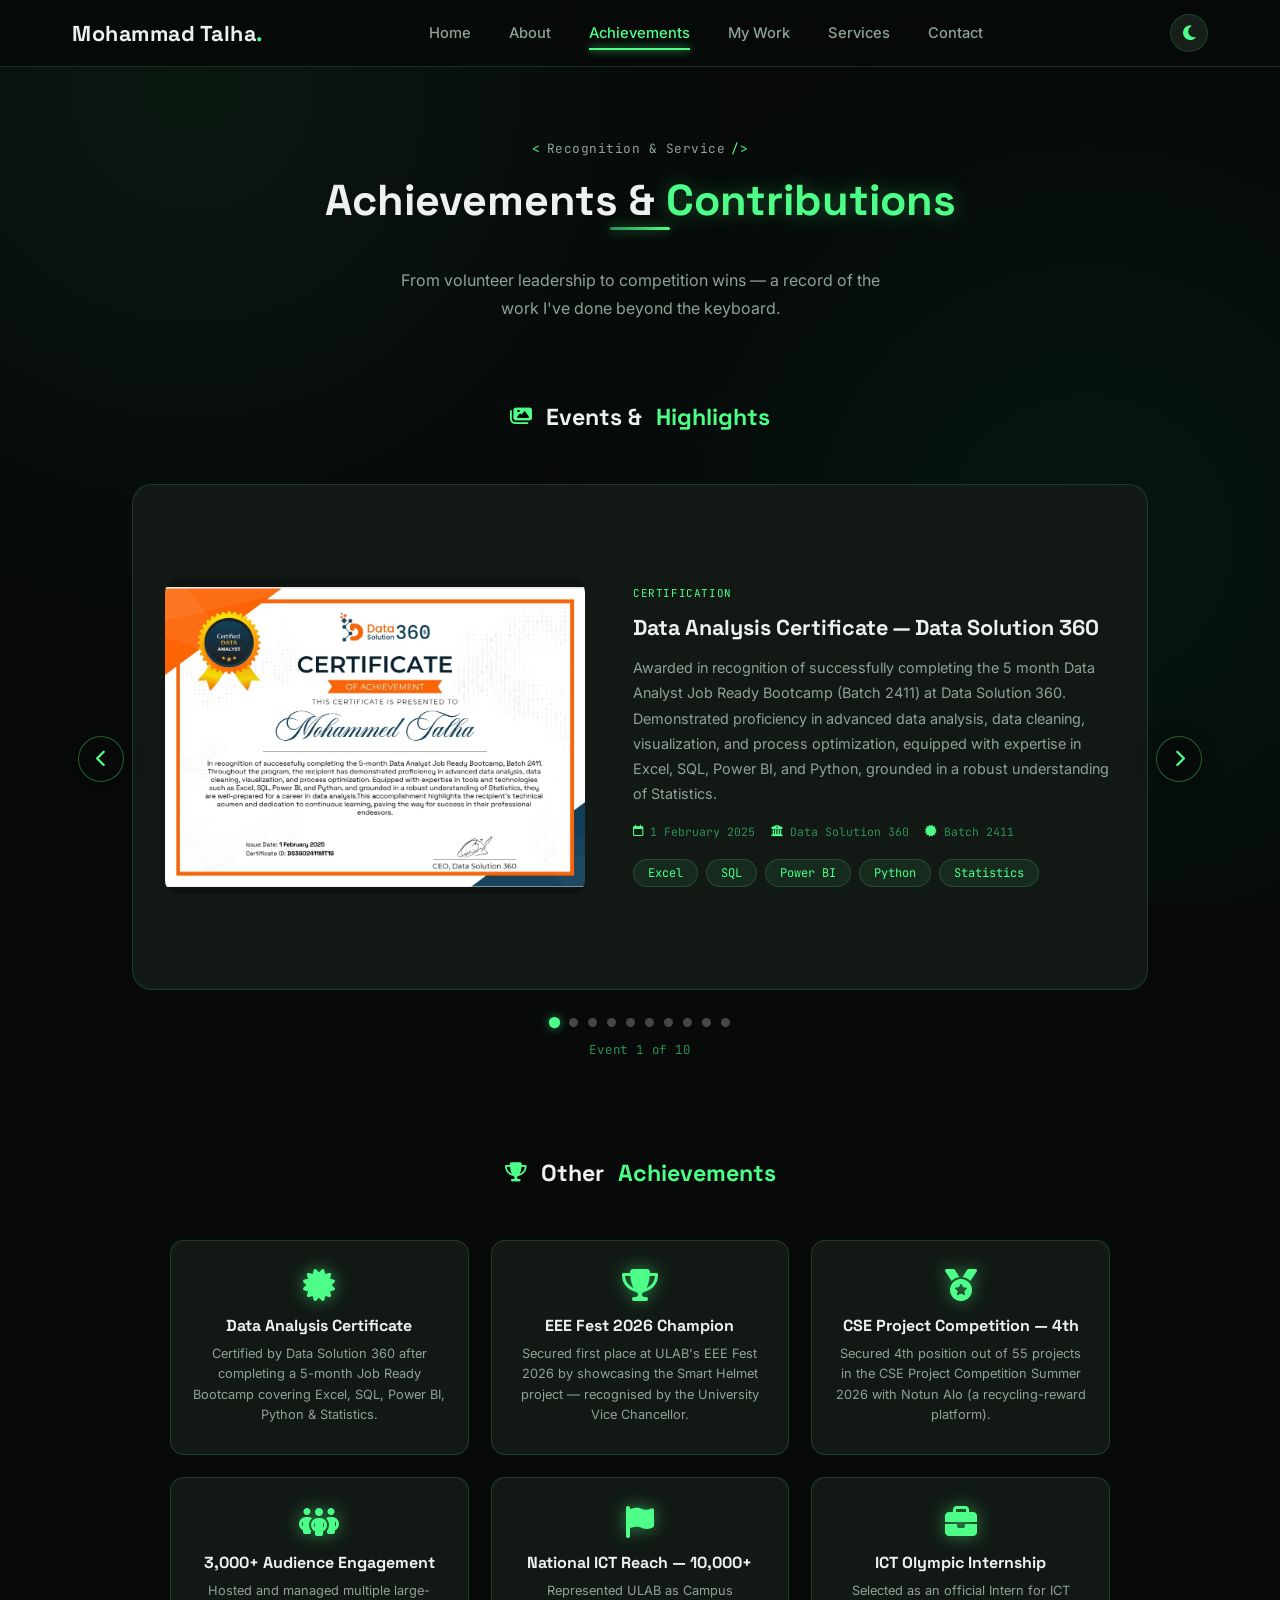
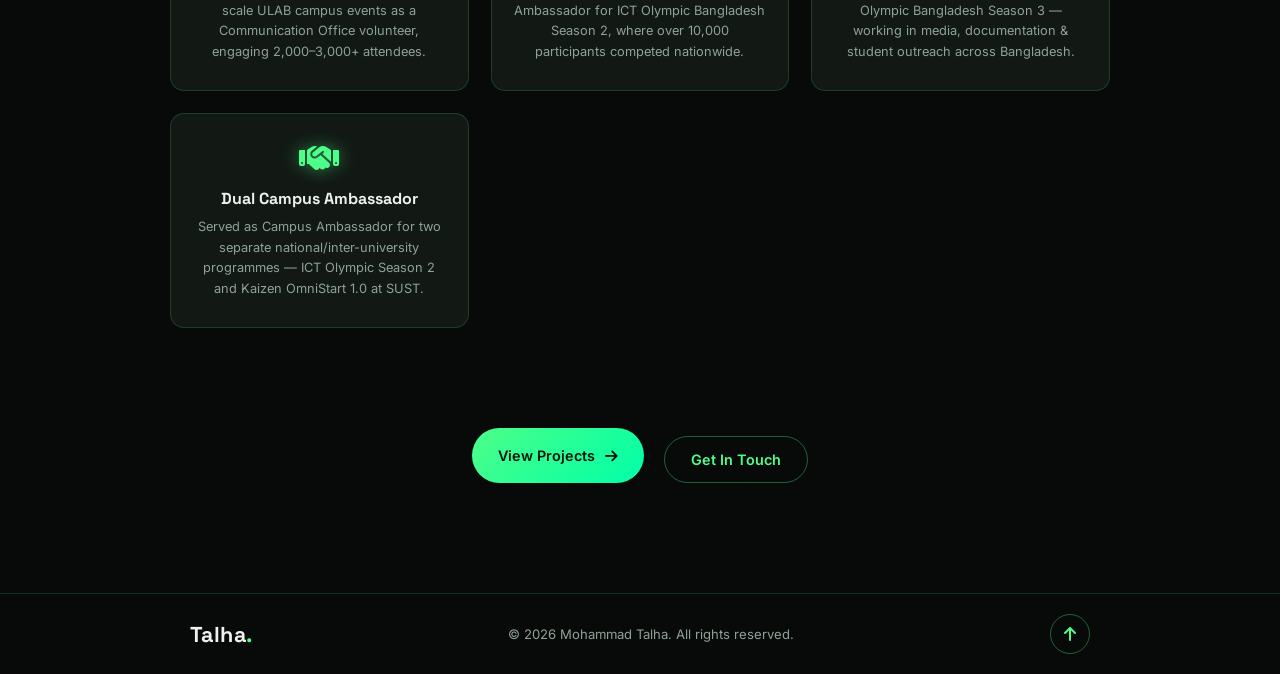
==== commit 8a43c3ba: "Add Infinity AI BuildFest 2026 event & renumber achievements" ====
--- a/achievements.html
+++ b/achievements.html
@@ -667,8 +667,61 @@
                   </div>
                 </div>
               </div>
-
-              <!-- EVENT 3 — ULAB Communication Office -->
+              <!-- EVENT 3 — CSE Project Competition Summer 2026 -->
+              <div class="event-entry" data-gallery="8">
+                <div class="event-gallery">
+                  <div class="gallery-track">
+                    <div class="gallery-slide">
+                      <img src="images/CSE3.jpg"
+                        alt="CSE Project Competition 2026 — Notun Alo project showcase on laptop and mobile">
+                    </div>
+                    <div class="gallery-slide">
+                      <img src="images/CSE1.jpg"
+                        alt="CSE Project Competition 2026 — Receiving certificate and trophy at award ceremony">
+                    </div>
+                    <div class="gallery-slide">
+                      <img src="images/CSE2.jpg"
+                        alt="CSE Project Competition 2026 — Group photo with all winners at award ceremony">
+                    </div>
+                    <div class="gallery-slide">
+                      <img src="images/CSE0.jpg"
+                        alt="CSE Project Competition 2026 — Certificate of Achievement and 4th Position trophy">
+                    </div>
+                  </div>
+                  <button class="gallery-arrow prev" aria-label="Previous"><i
+                      class="fa-solid fa-chevron-left"></i></button>
+                  <button class="gallery-arrow next" aria-label="Next"><i
+                      class="fa-solid fa-chevron-right"></i></button>
+                  <div class="gallery-dots"></div>
+                  <div class="gallery-counter">1 / 4</div>
+                </div>
+                <div class="event-info">
+                  <div class="event-tag">Competition · Project Showcase</div>
+                  <h2 class="event-title">🏅 4th Position — CSE Project Competition, Summer 2026</h2>
+                  <p class="event-desc">
+                    Secured <strong>4th position</strong> out of 55 university-level projects in the
+                    <strong>CSE Project Competition (Summer 2026)</strong>, an inter-university project showcase
+                    organized by the Department of Computer Science &amp; Engineering, ULAB and supported by the
+                    ULAB Computer Programming Club. Presented <strong>Notun Alo</strong>, a recycling-reward
+                    platform that incentivizes sustainable waste management through a points-based system.
+                    The certificate was jointly signed by Dr. Nafees Mansoor (Professor, CSE) and
+                    Dr. Muhammad Golam Kibria (Professor &amp; Head, Department of CSE).
+                  </p>
+                  <div class="event-meta">
+                    <span class="event-meta-item"><i class="fa-regular fa-calendar"></i> 17 August 2026</span>
+                    <span class="event-meta-item"><i class="fa-solid fa-location-dot"></i> ULAB, Dhaka</span>
+                    <span class="event-meta-item"><i class="fa-solid fa-trophy"></i> 4th out of 55 Projects</span>
+                  </div>
+                  <div class="event-pills">
+                    <span class="event-pill">Notun Alo</span>
+                    <span class="event-pill">Recycling</span>
+                    <span class="event-pill">Full-Stack</span>
+                    <span class="event-pill">Project Showcase</span>
+                    <span class="event-pill">Inter-University</span>
+                  </div>
+                </div>
+              </div>
+              <!-- EVENT 4 — ULAB Communication Office -->
               <div class="event-entry" data-gallery="2">
                 <div class="event-gallery">
                   <div class="gallery-track">
@@ -716,7 +769,7 @@
                 </div>
               </div>
 
-              <!-- EVENT 4 — Idea Hunters 4.0 -->
+              <!-- EVENT 5 — Idea Hunters 4.0 -->
               <div class="event-entry" data-gallery="3">
                 <div class="event-gallery">
                   <div class="gallery-track">
@@ -765,7 +818,7 @@
                 </div>
               </div>
 
-              <!-- EVENT 5 — Mind Shift -->
+              <!-- EVENT 6 — Mind Shift -->
               <div class="event-entry" data-gallery="4">
                 <div class="event-gallery">
                   <div class="gallery-track">
@@ -813,7 +866,7 @@
                 </div>
               </div>
 
-              <!-- EVENT 6 — Campus Ambassador ICT Olympic Season 2 -->
+              <!-- EVENT 7 — Campus Ambassador ICT Olympic Season 2 -->
               <div class="event-entry" data-gallery="5">
                 <div class="event-gallery">
                   <div class="gallery-track">
@@ -852,7 +905,7 @@
                 </div>
               </div>
 
-              <!-- EVENT 7 — Campus Ambassador Kaizen SUST -->
+              <!-- EVENT 8 — Campus Ambassador Kaizen SUST -->
               <div class="event-entry" data-gallery="6">
                 <div class="event-gallery">
                   <div class="gallery-track">
@@ -894,7 +947,7 @@
                 </div>
               </div>
 
-              <!-- EVENT 8 — Internship ICT Olympic Season 3 -->
+              <!-- EVENT 9 — Internship ICT Olympic Season 3 -->
               <div class="event-entry" data-gallery="7">
                 <div class="event-gallery">
                   <div class="gallery-track">
@@ -937,21 +990,13 @@
                 </div>
               </div>
 
-              <!-- EVENT 9 — CSE Project Competition Summer 2026 -->
-              <div class="event-entry" data-gallery="8">
+              <!-- EVENT 10 — Infinity AI BuildFest 2026 -->
+              <div class="event-entry" data-gallery="9">
                 <div class="event-gallery">
                   <div class="gallery-track">
                     <div class="gallery-slide">
-                      <img src="images/CSE0.jpg" alt="CSE Project Competition 2026 — Notun Alo project showcase on laptop and mobile">
-                    </div>
-                    <div class="gallery-slide">
-                      <img src="images/CSE1.jpg" alt="CSE Project Competition 2026 — Receiving certificate and trophy at award ceremony">
-                    </div>
-                    <div class="gallery-slide">
-                      <img src="images/CSE2.jpg" alt="CSE Project Competition 2026 — Group photo with all winners at award ceremony">
-                    </div>
-                    <div class="gallery-slide">
-                      <img src="images/CSE3.jpg" alt="CSE Project Competition 2026 — Certificate of Achievement and 4th Position trophy">
+                      <img src="images/AI_BUILDFEST_2026.png"
+                        alt="The Infinity AI BuildFest 2026 — Certificate of Participation for Mohammad Talha">
                     </div>
                   </div>
                   <button class="gallery-arrow prev" aria-label="Previous"><i
@@ -959,40 +1004,40 @@
                   <button class="gallery-arrow next" aria-label="Next"><i
                       class="fa-solid fa-chevron-right"></i></button>
                   <div class="gallery-dots"></div>
-                  <div class="gallery-counter">1 / 4</div>
+                  <div class="gallery-counter">1 / 1</div>
                 </div>
                 <div class="event-info">
-                  <div class="event-tag">Competition · Project Showcase</div>
-                  <h2 class="event-title">🏅 4th Position — CSE Project Competition, Summer 2026</h2>
+                  <div class="event-tag">Hackathon · AI Competition</div>
+                  <h2 class="event-title">🤖 The Infinity AI BuildFest 2026 — Preliminary Round</h2>
                   <p class="event-desc">
-                    Secured <strong>4th position</strong> out of 55 university-level projects in the
-                    <strong>CSE Project Competition — Summer 2026</strong>, an inter-university project showcase
-                    organized by the Department of Computer Science &amp; Engineering, ULAB and supported by the
-                    ULAB Computer Programming Club. Presented <strong>Notun Alo</strong>, a recycling-reward
-                    platform that incentivizes sustainable waste management through a points-based system.
-                    The certificate was jointly signed by Dr. Nafees Mansoor (Professor, CSE) and
-                    Dr. Muhammad Golam Kibria (Professor &amp; Head, Department of CSE).
+                    Successfully participated in the Preliminary Round of <strong>The Infinity AI BuildFest
+                      2026</strong>,
+                    a national-level AI hackathon organised by CloudCamp Bangladesh in collaboration with
+                    BRAC University. Demonstrated dedication, creativity, and commitment to building
+                    AI-powered solutions with real-world impact. The event brought together aspiring
+                    innovators from across the country under the motto <em>"Build Locally. Lead Globally."</em>
                   </p>
                   <div class="event-meta">
-                    <span class="event-meta-item"><i class="fa-regular fa-calendar"></i> 17 August 2026</span>
-                    <span class="event-meta-item"><i class="fa-solid fa-location-dot"></i> ULAB, Dhaka</span>
-                    <span class="event-meta-item"><i class="fa-solid fa-trophy"></i> 4th out of 55 Projects</span>
+                    <span class="event-meta-item"><i class="fa-regular fa-calendar"></i> 2026</span>
+                    <span class="event-meta-item"><i class="fa-solid fa-location-dot"></i> BRAC University, Dhaka</span>
+                    <span class="event-meta-item"><i class="fa-solid fa-microchip"></i> AI / ML</span>
                   </div>
                   <div class="event-pills">
-                    <span class="event-pill">Notun Alo</span>
-                    <span class="event-pill">Recycling</span>
-                    <span class="event-pill">Full-Stack</span>
-                    <span class="event-pill">Project Showcase</span>
-                    <span class="event-pill">Inter-University</span>
+                    <span class="event-pill">AI</span>
+                    <span class="event-pill">Hackathon</span>
+                    <span class="event-pill">CloudCamp</span>
+                    <span class="event-pill">BRAC University</span>
+                    <span class="event-pill">Innovation</span>
                   </div>
                 </div>
               </div>
+
 
             </div>
           </div>
 
           <div class="events-slider-dots"></div>
-          <div class="events-slider-counter">Event 1 of 9</div>
+          <div class="events-slider-counter">Event 1 of 10</div>
         </div><!-- /events-slider-container -->
       </div><!-- /achieve-block gallery -->
 
@@ -1011,6 +1056,12 @@
             <h3>EEE Fest 2026 Champion</h3>
             <p>Secured first place at ULAB's EEE Fest 2026 by showcasing the Smart Helmet project — recognised by the
               University Vice Chancellor.</p>
+          </div>
+          <div class="award-card reveal" style="--delay:.48s">
+            <i class="fa-solid fa-medal award-icon"></i>
+            <h3>CSE Project Competition — 4th</h3>
+            <p>Secured 4th position out of 55 projects in the CSE Project Competition Summer 2026 with Notun Alo (a
+              recycling-reward platform).</p>
           </div>
           <div class="award-card reveal" style="--delay:.16s">
             <i class="fa-solid fa-people-group award-icon"></i>
@@ -1036,11 +1087,7 @@
             <p>Served as Campus Ambassador for two separate national/inter-university programmes — ICT Olympic Season 2
               and Kaizen OmniStart 1.0 at SUST.</p>
           </div>
-          <div class="award-card reveal" style="--delay:.48s">
-            <i class="fa-solid fa-medal award-icon"></i>
-            <h3>CSE Project Competition — 4th</h3>
-            <p>Secured 4th position out of 55 projects in the CSE Project Competition Summer 2026 with Notun Alo — a recycling-reward platform.</p>
-          </div>
+
         </div>
       </div>
 
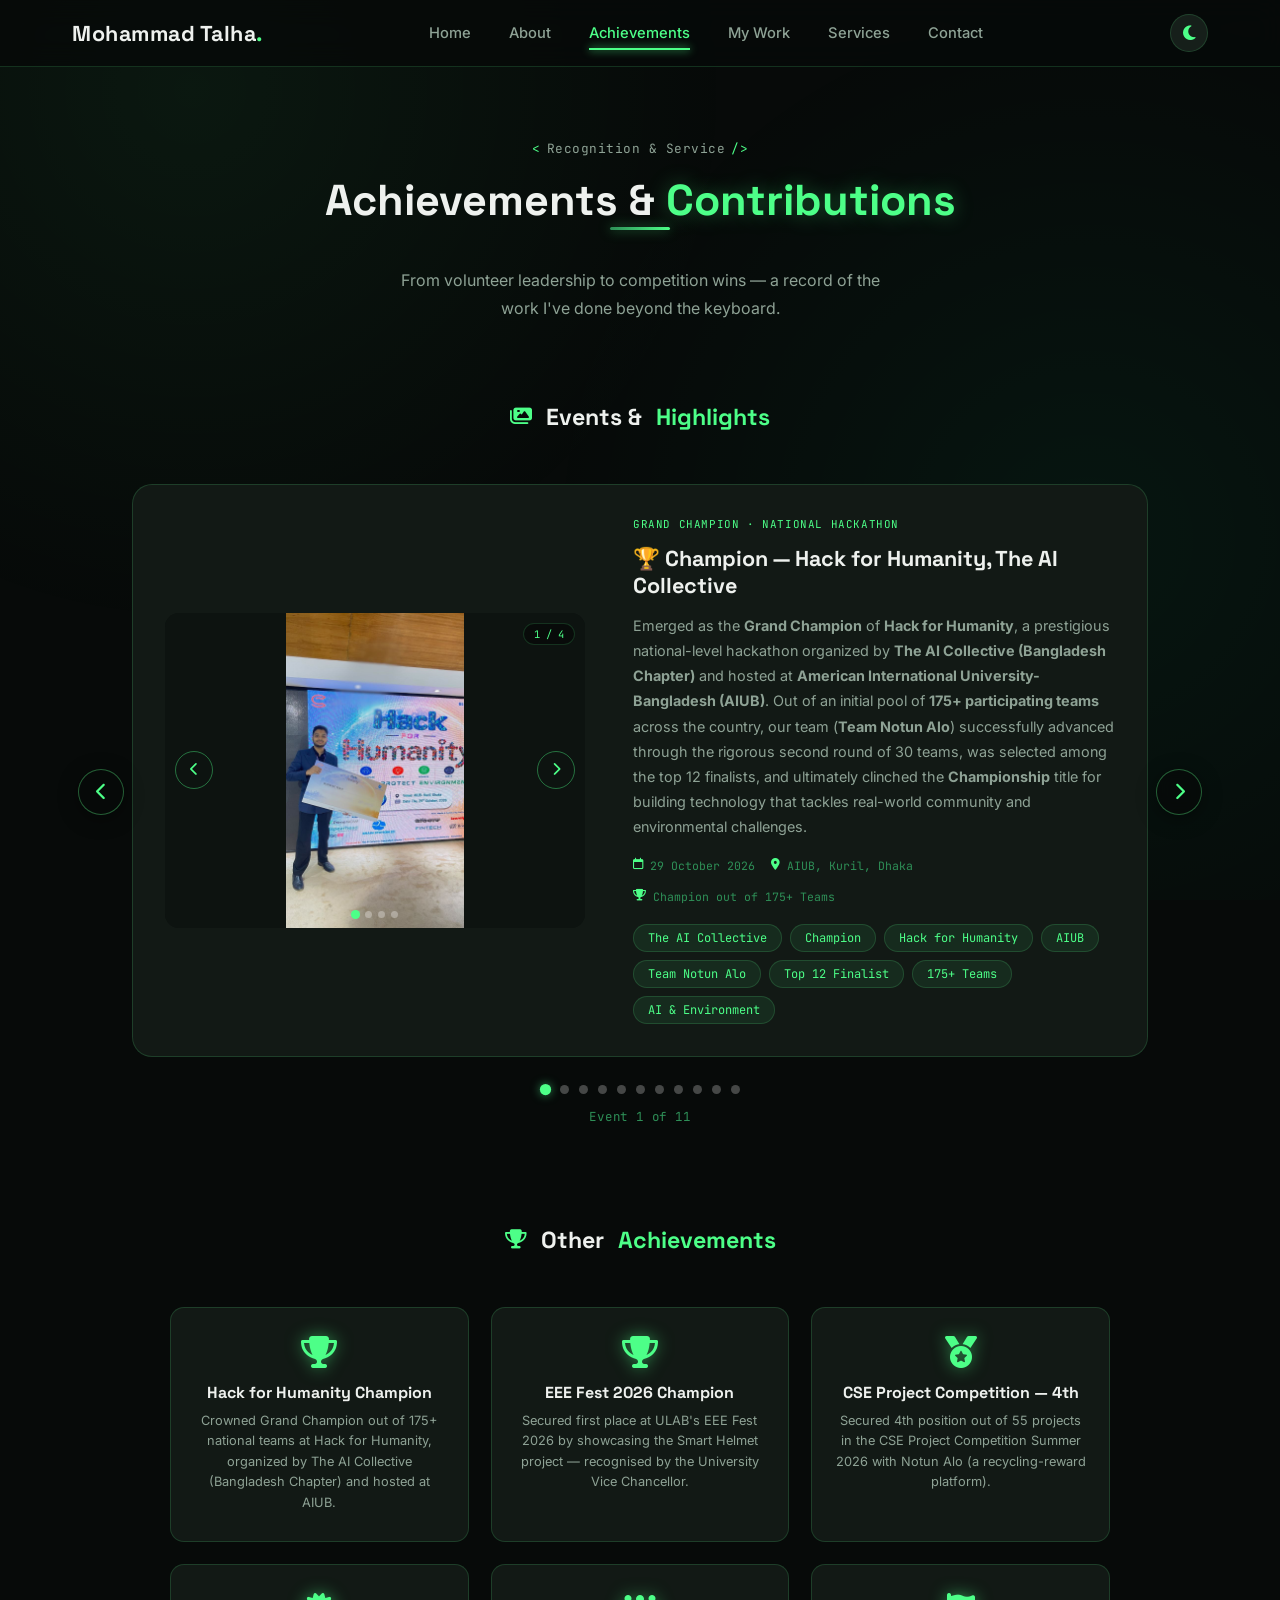
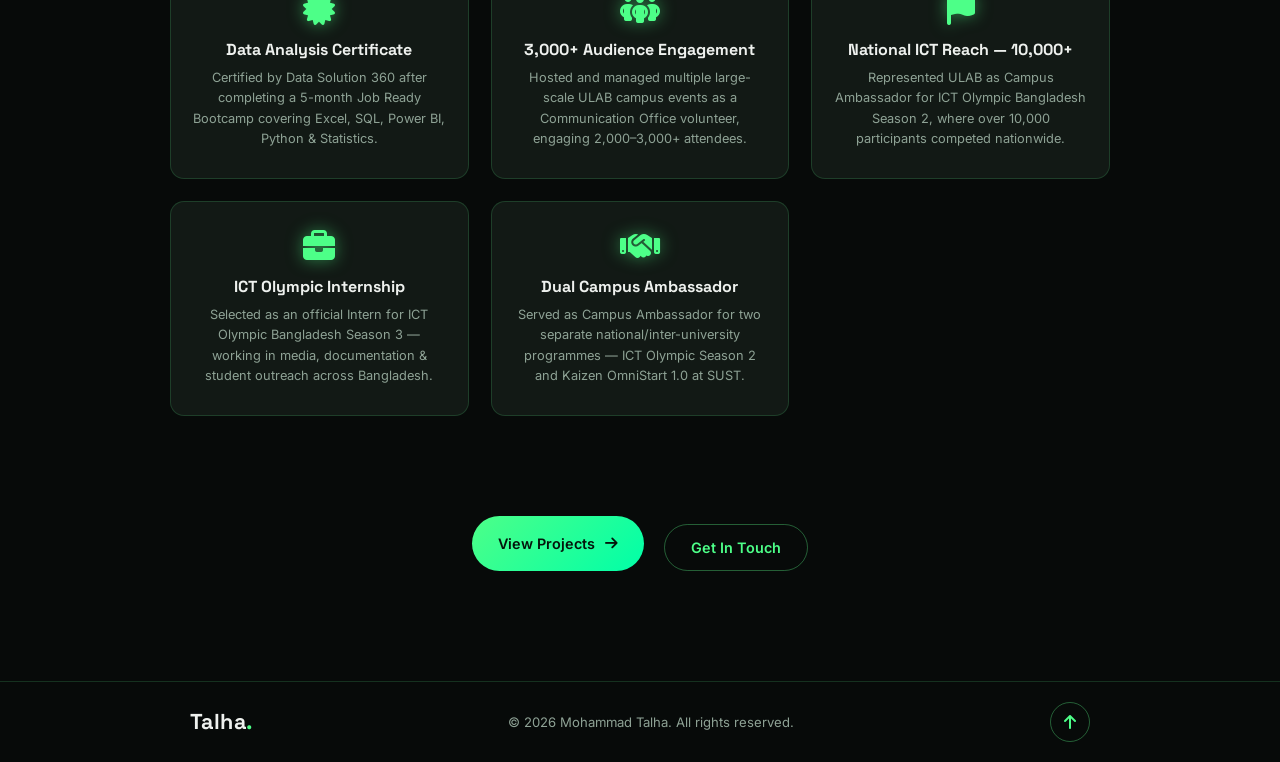
==== commit b6d6b7f2: "Add Hack for Humanity Championship achievement, photos, and resume update" ====
--- a/achievements.html
+++ b/achievements.html
@@ -583,13 +583,25 @@
           <div class="events-slider-wrapper">
             <div class="event-list">
 
-              <!-- EVENT 1 — Data Analysis Certificate -->
-              <div class="event-entry" data-gallery="0">
+              <!-- EVENT 1 — Champion Hack for Humanity -->
+              <div class="event-entry" data-gallery="10">
                 <div class="event-gallery">
                   <div class="gallery-track">
                     <div class="gallery-slide">
-                      <img src="images/Data.jpg"
-                        alt="Data Analysis Certificate — Data Solution 360 Bootcamp completion">
+                      <img src="images/Hack1.jpg"
+                        alt="Hack for Humanity 2026 — Championship award ceremony with winning team cheque">
+                    </div>
+                    <div class="gallery-slide">
+                      <img src="images/hack2.jpg"
+                        alt="Hack for Humanity 2026 — Team Notun Alo receiving the Winning Team cheque on stage">
+                    </div>
+                    <div class="gallery-slide">
+                      <img src="images/hack3.jpg"
+                        alt="Hack for Humanity 2026 — Finalists, winners, and organizers together on stage at AIUB">
+                    </div>
+                    <div class="gallery-slide">
+                      <img src="images/hack4.jpg"
+                        alt="Hack for Humanity 2026 — Certificate presented to Team Notun Alo by The AI Collective Bangladesh Chapter">
                     </div>
                   </div>
                   <button class="gallery-arrow prev" aria-label="Previous"><i
@@ -597,28 +609,34 @@
                   <button class="gallery-arrow next" aria-label="Next"><i
                       class="fa-solid fa-chevron-right"></i></button>
                   <div class="gallery-dots"></div>
-                  <div class="gallery-counter">1 / 1</div>
+                  <div class="gallery-counter">1 / 4</div>
                 </div>
                 <div class="event-info">
-                  <div class="event-tag">Certification</div>
-                  <h2 class="event-title">Data Analysis Certificate — Data Solution 360</h2>
+                  <div class="event-tag">Grand Champion · National Hackathon</div>
+                  <h2 class="event-title">🏆 Champion — Hack for Humanity, The AI Collective</h2>
                   <p class="event-desc">
-                    Awarded in recognition of successfully completing the 5 month Data Analyst Job Ready Bootcamp
-                    (Batch 2411) at Data Solution 360. Demonstrated proficiency in advanced data analysis, data
-                    cleaning, visualization, and process optimization, equipped with expertise in Excel, SQL,
-                    Power BI, and Python, grounded in a robust understanding of Statistics.
+                    Emerged as the <strong>Grand Champion</strong> of <strong>Hack for Humanity</strong>, a prestigious
+                    national-level hackathon organized by <strong>The AI Collective (Bangladesh Chapter)</strong> and hosted
+                    at <strong>American International University-Bangladesh (AIUB)</strong>. Out of an initial pool of
+                    <strong>175+ participating teams</strong> across the country, our team (<strong>Team Notun Alo</strong>)
+                    successfully advanced through the rigorous second round of 30 teams, was selected among the top 12
+                    finalists, and ultimately clinched the <strong>Championship</strong> title for building technology
+                    that tackles real-world community and environmental challenges.
                   </p>
                   <div class="event-meta">
-                    <span class="event-meta-item"><i class="fa-regular fa-calendar"></i> 1 February 2025</span>
-                    <span class="event-meta-item"><i class="fa-solid fa-building-columns"></i> Data Solution 360</span>
-                    <span class="event-meta-item"><i class="fa-solid fa-certificate"></i> Batch 2411</span>
+                    <span class="event-meta-item"><i class="fa-regular fa-calendar"></i> 29 October 2026</span>
+                    <span class="event-meta-item"><i class="fa-solid fa-location-dot"></i> AIUB, Kuril, Dhaka</span>
+                    <span class="event-meta-item"><i class="fa-solid fa-trophy"></i> Champion out of 175+ Teams</span>
                   </div>
                   <div class="event-pills">
-                    <span class="event-pill">Excel</span>
-                    <span class="event-pill">SQL</span>
-                    <span class="event-pill">Power BI</span>
-                    <span class="event-pill">Python</span>
-                    <span class="event-pill">Statistics</span>
+                    <span class="event-pill">The AI Collective</span>
+                    <span class="event-pill">Champion</span>
+                    <span class="event-pill">Hack for Humanity</span>
+                    <span class="event-pill">AIUB</span>
+                    <span class="event-pill">Team Notun Alo</span>
+                    <span class="event-pill">Top 12 Finalist</span>
+                    <span class="event-pill">175+ Teams</span>
+                    <span class="event-pill">AI &amp; Environment</span>
                   </div>
                 </div>
               </div>
@@ -721,7 +739,48 @@
                   </div>
                 </div>
               </div>
-              <!-- EVENT 4 — ULAB Communication Office -->
+
+              <!-- EVENT 4 — Data Analysis Certificate -->
+              <div class="event-entry" data-gallery="0">
+                <div class="event-gallery">
+                  <div class="gallery-track">
+                    <div class="gallery-slide">
+                      <img src="images/Data.jpg"
+                        alt="Data Analysis Certificate — Data Solution 360 Bootcamp completion">
+                    </div>
+                  </div>
+                  <button class="gallery-arrow prev" aria-label="Previous"><i
+                      class="fa-solid fa-chevron-left"></i></button>
+                  <button class="gallery-arrow next" aria-label="Next"><i
+                      class="fa-solid fa-chevron-right"></i></button>
+                  <div class="gallery-dots"></div>
+                  <div class="gallery-counter">1 / 1</div>
+                </div>
+                <div class="event-info">
+                  <div class="event-tag">Certification</div>
+                  <h2 class="event-title">Data Analysis Certificate — Data Solution 360</h2>
+                  <p class="event-desc">
+                    Awarded in recognition of successfully completing the 5 month Data Analyst Job Ready Bootcamp
+                    (Batch 2411) at Data Solution 360. Demonstrated proficiency in advanced data analysis, data
+                    cleaning, visualization, and process optimization, equipped with expertise in Excel, SQL,
+                    Power BI, and Python, grounded in a robust understanding of Statistics.
+                  </p>
+                  <div class="event-meta">
+                    <span class="event-meta-item"><i class="fa-regular fa-calendar"></i> 1 February 2025</span>
+                    <span class="event-meta-item"><i class="fa-solid fa-building-columns"></i> Data Solution 360</span>
+                    <span class="event-meta-item"><i class="fa-solid fa-certificate"></i> Batch 2411</span>
+                  </div>
+                  <div class="event-pills">
+                    <span class="event-pill">Excel</span>
+                    <span class="event-pill">SQL</span>
+                    <span class="event-pill">Power BI</span>
+                    <span class="event-pill">Python</span>
+                    <span class="event-pill">Statistics</span>
+                  </div>
+                </div>
+              </div>
+
+              <!-- EVENT 5 — ULAB Communication Office -->
               <div class="event-entry" data-gallery="2">
                 <div class="event-gallery">
                   <div class="gallery-track">
@@ -990,7 +1049,7 @@
                 </div>
               </div>
 
-              <!-- EVENT 10 — Infinity AI BuildFest 2026 -->
+              <!-- EVENT 11 — Infinity AI BuildFest 2026 -->
               <div class="event-entry" data-gallery="9">
                 <div class="event-gallery">
                   <div class="gallery-track">
@@ -1037,7 +1096,7 @@
           </div>
 
           <div class="events-slider-dots"></div>
-          <div class="events-slider-counter">Event 1 of 10</div>
+          <div class="events-slider-counter">Event 1 of 11</div>
         </div><!-- /events-slider-container -->
       </div><!-- /achieve-block gallery -->
 
@@ -1046,10 +1105,9 @@
         <h2 class="achieve-block-title"><i class="fa-solid fa-trophy"></i> Other <span>Achievements</span></h2>
         <div class="awards-grid">
           <div class="award-card reveal">
-            <i class="fa-solid fa-certificate award-icon"></i>
-            <h3>Data Analysis Certificate</h3>
-            <p>Certified by Data Solution 360 after completing a 5-month Job Ready Bootcamp covering Excel, SQL, Power
-              BI, Python &amp; Statistics.</p>
+            <i class="fa-solid fa-trophy award-icon"></i>
+            <h3>Hack for Humanity Champion</h3>
+            <p>Crowned Grand Champion out of 175+ national teams at Hack for Humanity, organized by The AI Collective (Bangladesh Chapter) and hosted at AIUB.</p>
           </div>
           <div class="award-card reveal" style="--delay:.08s">
             <i class="fa-solid fa-trophy award-icon"></i>
@@ -1057,31 +1115,37 @@
             <p>Secured first place at ULAB's EEE Fest 2026 by showcasing the Smart Helmet project — recognised by the
               University Vice Chancellor.</p>
           </div>
-          <div class="award-card reveal" style="--delay:.48s">
+          <div class="award-card reveal" style="--delay:.16s">
             <i class="fa-solid fa-medal award-icon"></i>
             <h3>CSE Project Competition — 4th</h3>
             <p>Secured 4th position out of 55 projects in the CSE Project Competition Summer 2026 with Notun Alo (a
               recycling-reward platform).</p>
           </div>
-          <div class="award-card reveal" style="--delay:.16s">
+          <div class="award-card reveal" style="--delay:.24s">
+            <i class="fa-solid fa-certificate award-icon"></i>
+            <h3>Data Analysis Certificate</h3>
+            <p>Certified by Data Solution 360 after completing a 5-month Job Ready Bootcamp covering Excel, SQL, Power
+              BI, Python &amp; Statistics.</p>
+          </div>
+          <div class="award-card reveal" style="--delay:.32s">
             <i class="fa-solid fa-people-group award-icon"></i>
             <h3>3,000+ Audience Engagement</h3>
             <p>Hosted and managed multiple large-scale ULAB campus events as a Communication Office volunteer, engaging
               2,000–3,000+ attendees.</p>
           </div>
-          <div class="award-card reveal" style="--delay:.24s">
+          <div class="award-card reveal" style="--delay:.40s">
             <i class="fa-solid fa-flag award-icon"></i>
             <h3>National ICT Reach — 10,000+</h3>
             <p>Represented ULAB as Campus Ambassador for ICT Olympic Bangladesh Season 2, where over 10,000 participants
               competed nationwide.</p>
           </div>
-          <div class="award-card reveal" style="--delay:.32s">
+          <div class="award-card reveal" style="--delay:.48s">
             <i class="fa-solid fa-briefcase award-icon"></i>
             <h3>ICT Olympic Internship</h3>
             <p>Selected as an official Intern for ICT Olympic Bangladesh Season 3 — working in media, documentation
               &amp; student outreach across Bangladesh.</p>
           </div>
-          <div class="award-card reveal" style="--delay:.4s">
+          <div class="award-card reveal" style="--delay:.56s">
             <i class="fa-solid fa-handshake award-icon"></i>
             <h3>Dual Campus Ambassador</h3>
             <p>Served as Campus Ambassador for two separate national/inter-university programmes — ICT Olympic Season 2
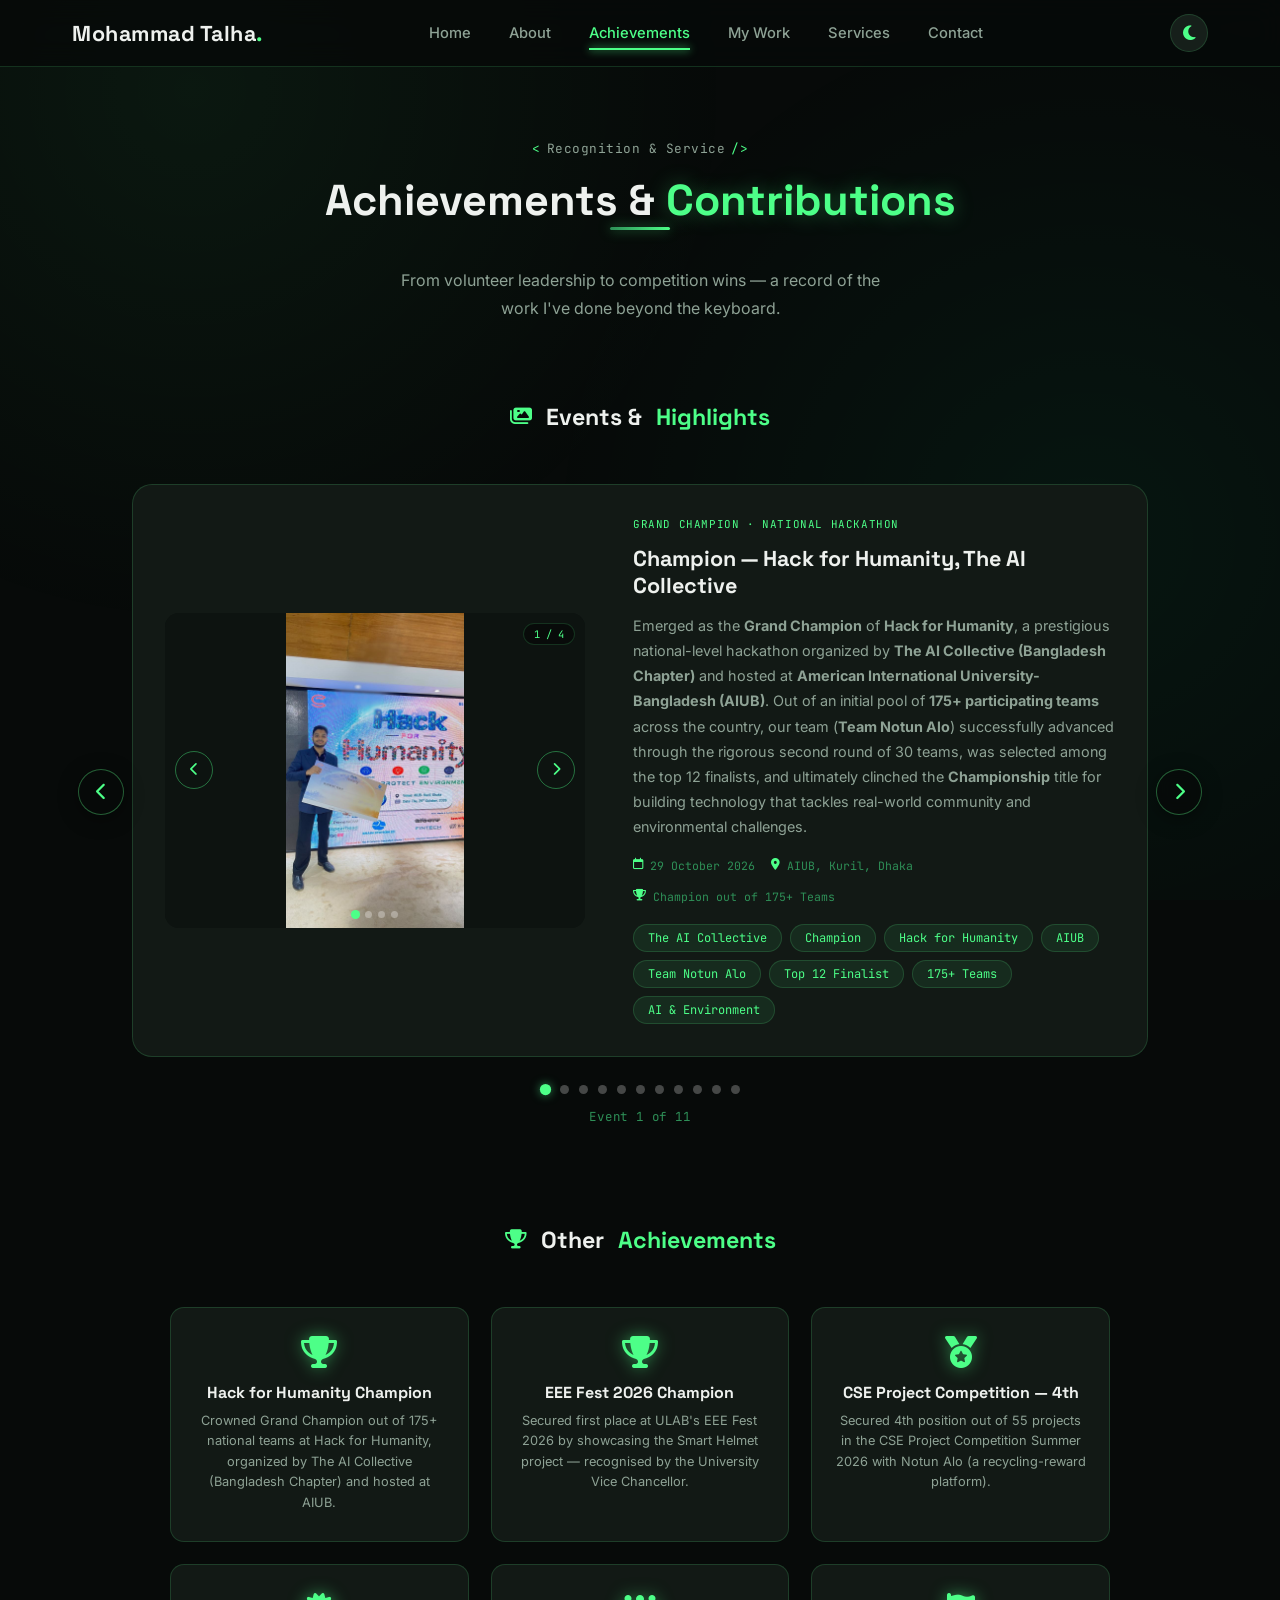
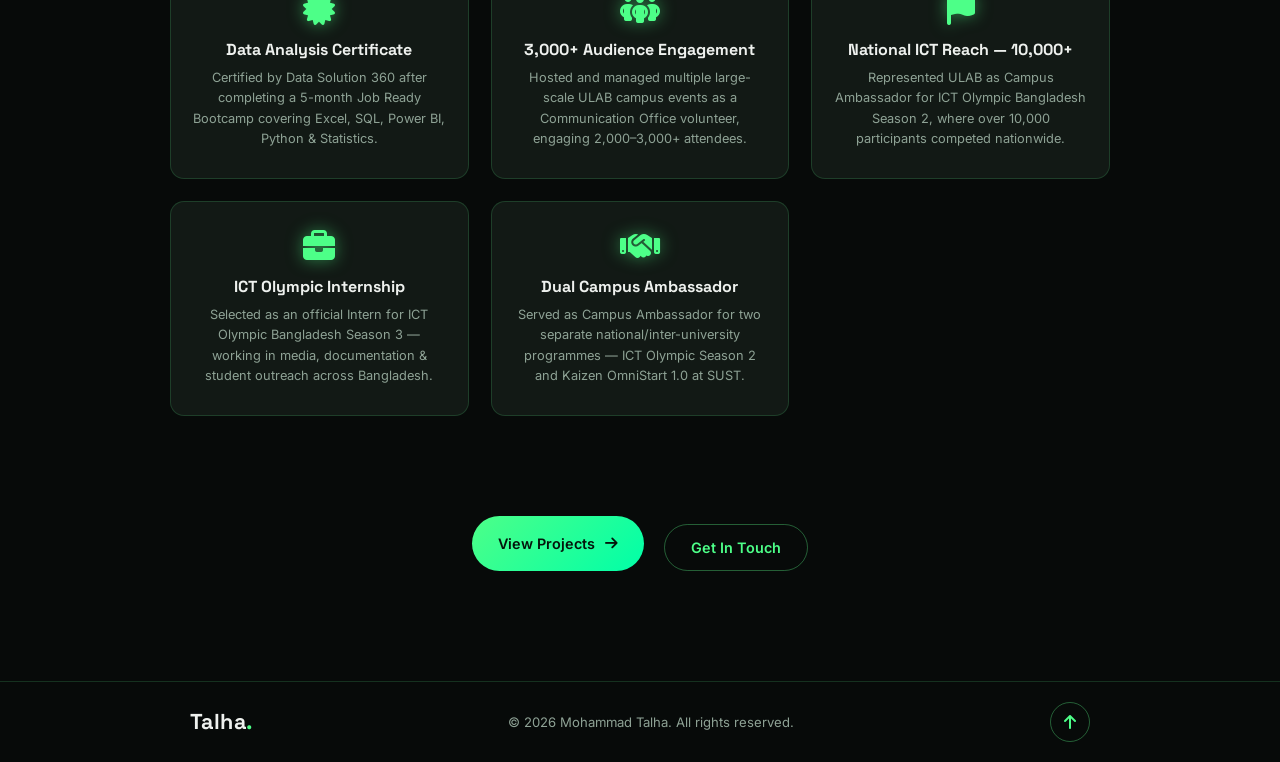
==== commit 3f6c121c: "Remove emojis from event titles in achievements.html" ====
--- a/achievements.html
+++ b/achievements.html
@@ -613,7 +613,7 @@
                 </div>
                 <div class="event-info">
                   <div class="event-tag">Grand Champion · National Hackathon</div>
-                  <h2 class="event-title">🏆 Champion — Hack for Humanity, The AI Collective</h2>
+                  <h2 class="event-title"> Champion — Hack for Humanity, The AI Collective</h2>
                   <p class="event-desc">
                     Emerged as the <strong>Grand Champion</strong> of <strong>Hack for Humanity</strong>, a prestigious
                     national-level hackathon organized by <strong>The AI Collective (Bangladesh Chapter)</strong> and hosted
@@ -664,7 +664,7 @@
                 </div>
                 <div class="event-info">
                   <div class="event-tag">Championship · Competition</div>
-                  <h2 class="event-title">🏆 Champion — EEE Fest 2026, ULAB</h2>
+                  <h2 class="event-title"> Champion — EEE Fest 2026, ULAB</h2>
                   <p class="event-desc">
                     Organized by the ULAB Electronics and Robotics Club, EEE Fest 2026 brought together the brightest
                     minds in electronics and engineering. Our team clinched the Championship title by showcasing the
@@ -715,7 +715,7 @@
                 </div>
                 <div class="event-info">
                   <div class="event-tag">Competition · Project Showcase</div>
-                  <h2 class="event-title">🏅 4th Position — CSE Project Competition, Summer 2026</h2>
+                  <h2 class="event-title"> 4th Position — CSE Project Competition, Summer 2026</h2>
                   <p class="event-desc">
                     Secured <strong>4th position</strong> out of 55 university-level projects in the
                     <strong>CSE Project Competition (Summer 2026)</strong>, an inter-university project showcase
@@ -1067,7 +1067,7 @@
                 </div>
                 <div class="event-info">
                   <div class="event-tag">Hackathon · AI Competition</div>
-                  <h2 class="event-title">🤖 The Infinity AI BuildFest 2026 — Preliminary Round</h2>
+                  <h2 class="event-title"> The Infinity AI BuildFest 2026 — Preliminary Round</h2>
                   <p class="event-desc">
                     Successfully participated in the Preliminary Round of <strong>The Infinity AI BuildFest
                       2026</strong>,
@@ -1332,4 +1332,4 @@
   <script src="transition.js"></script>
 </body>
 
-</html>+</html>
